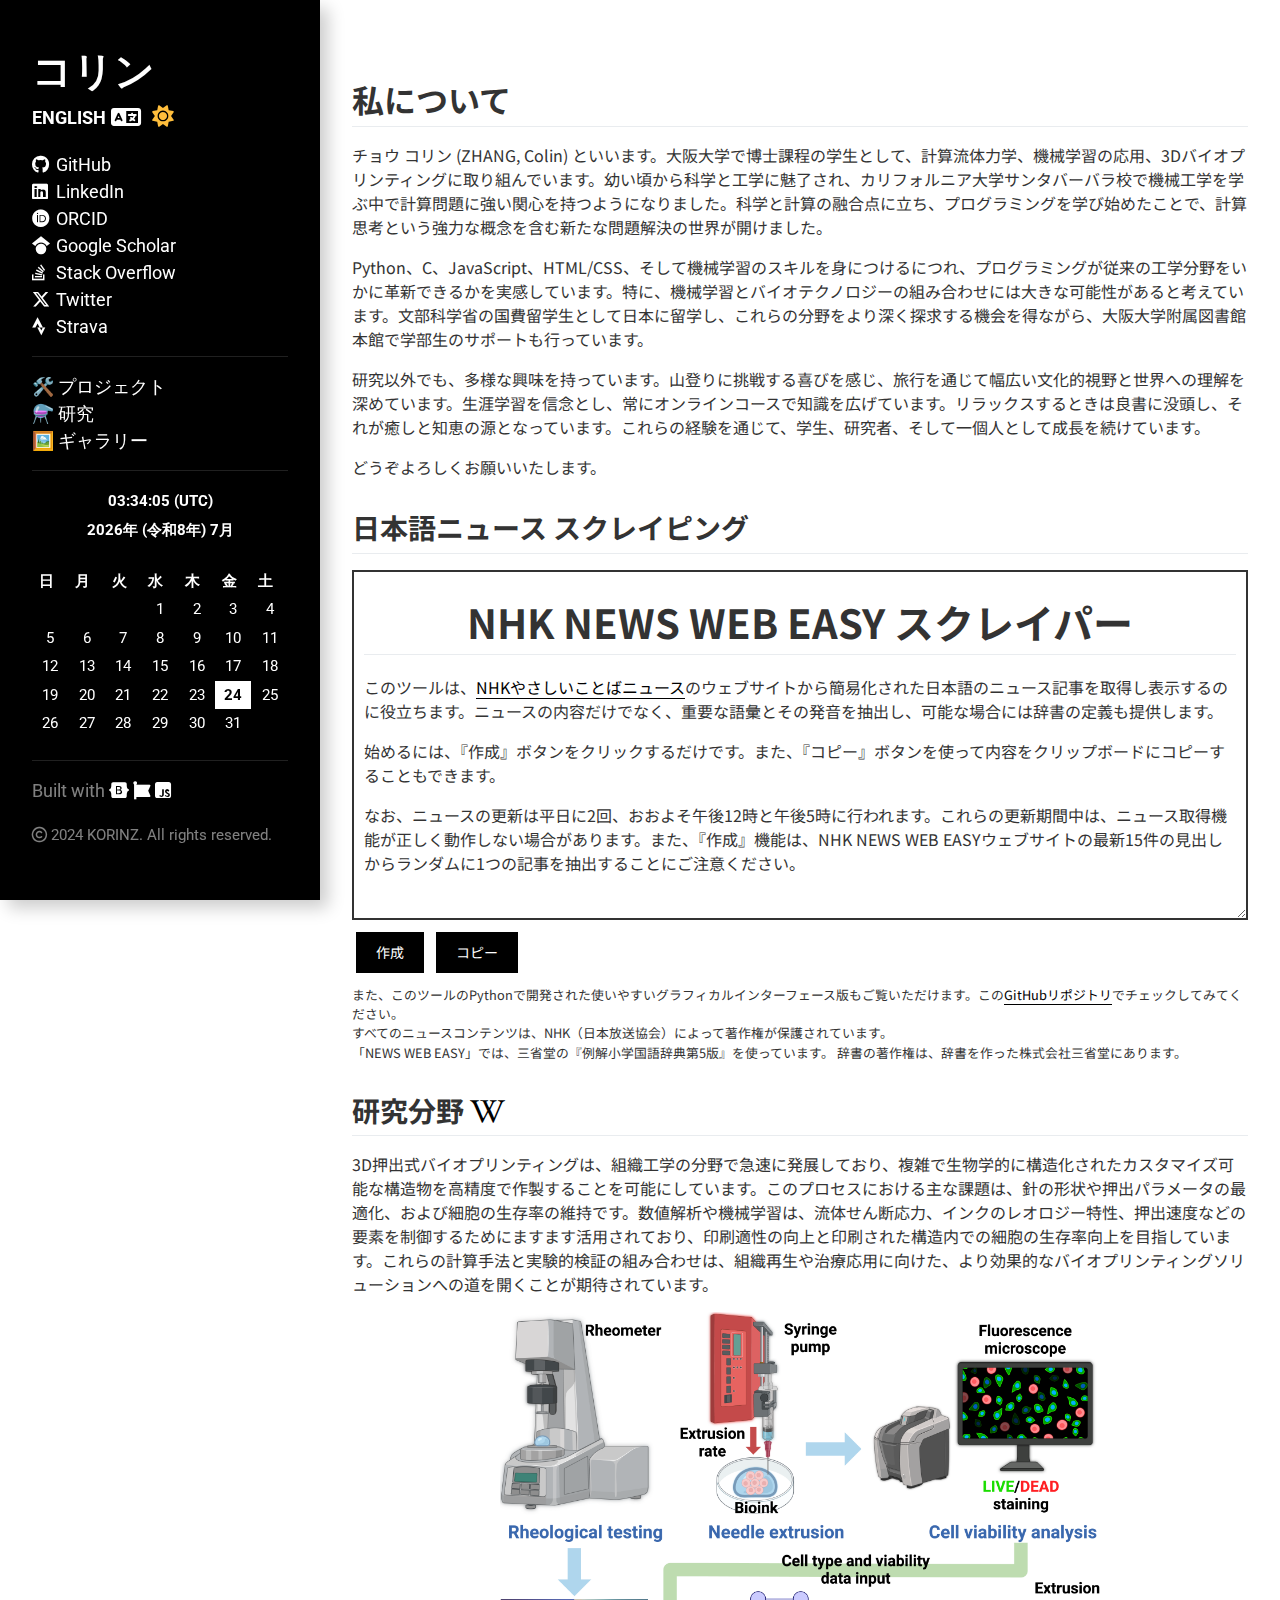
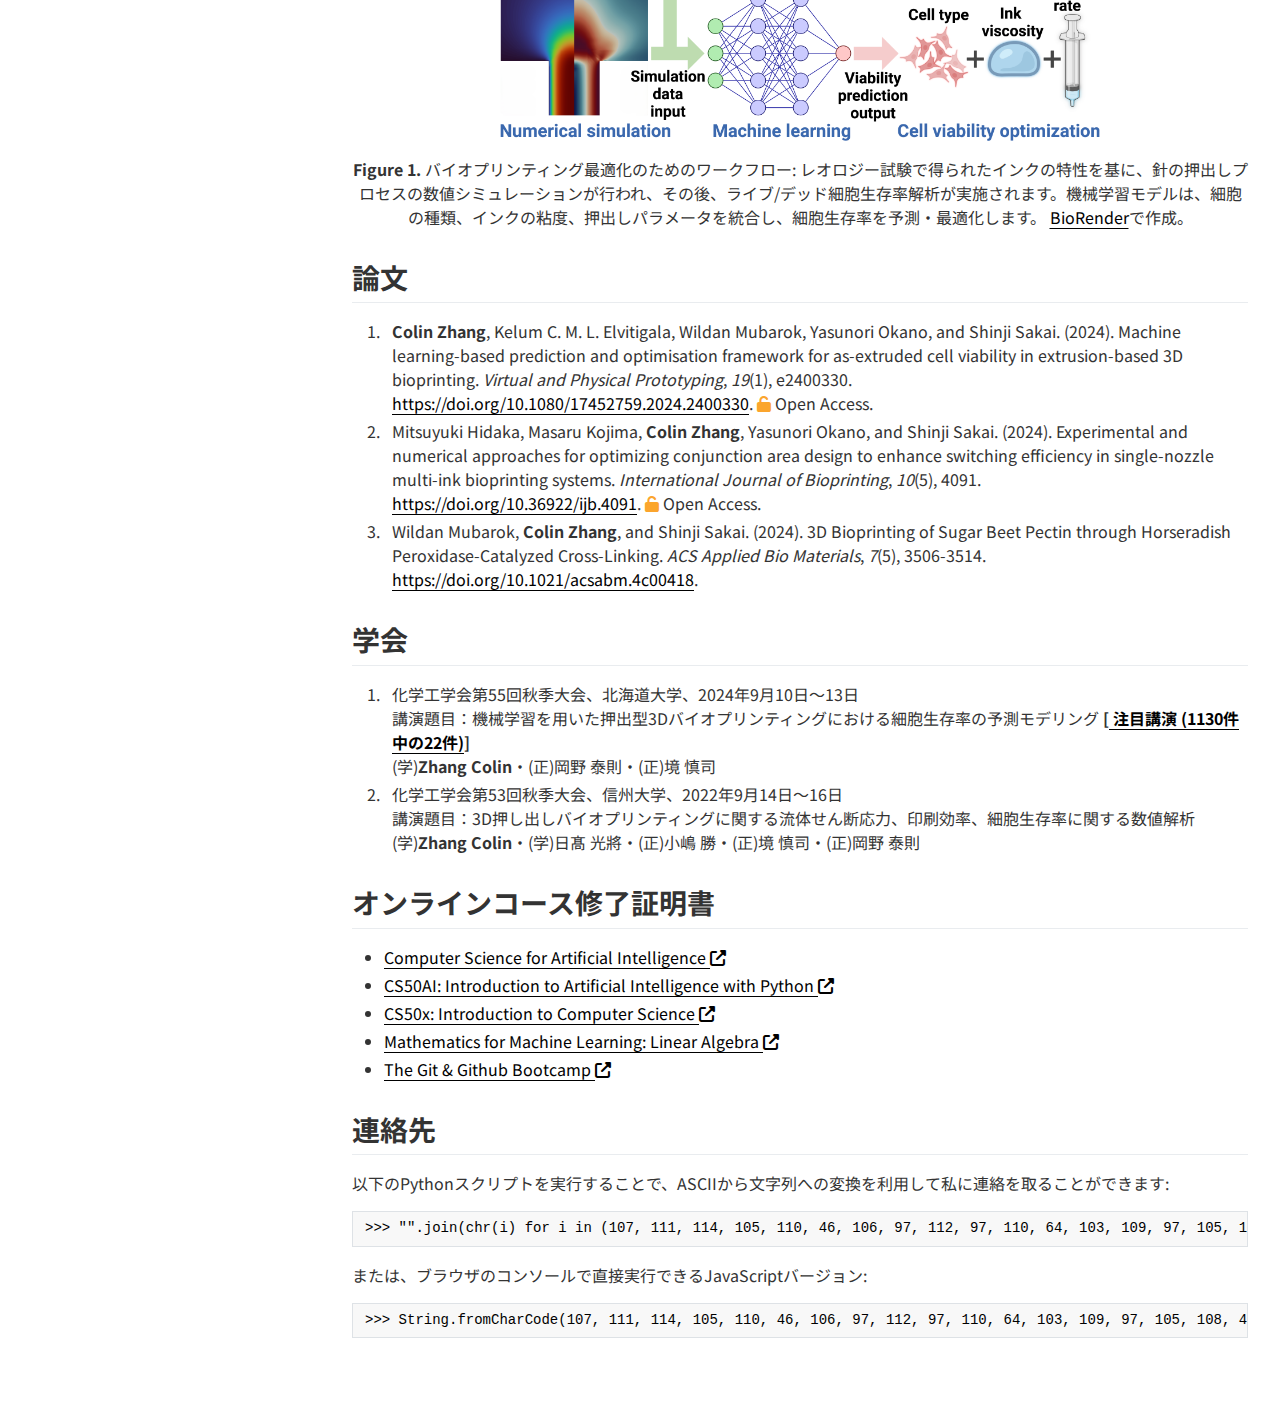
==== templates/ja/index.html @ 43655991 "Correct volume numbering" ====
<!DOCTYPE html>
<html lang="ja">

<head>
    <meta charset="utf-8">

    <!-- begin SEO -->
    <title>ホームページ - チョウ コリン</title>
    <meta property="og:locale" content="ja">
    <meta property="og:site_name" content="チョウ コリン">
    <meta property="og:title" content="チョウ コリン">
    <link rel="canonical" href="https://korinz.github.io/">
    <meta property="og:url" content="https://korinz.github.io/">
    <meta property="og:description" content="自己紹介">
    <script
        type="application/ld+json"> { "@context" : "http://schema.org", "@type" : "Person", "name" : "Colin ZHANG", "url" : "https://korinz.github.io", "sameAs" : null } </script>
    <!-- end SEO -->

    <script>
        (function () {
            var isDark = localStorage.getItem('darkMode') === 'true';
            document.documentElement.style.setProperty('color-scheme', isDark ? 'dark' : 'light');
            document.documentElement.style.setProperty('--bg-color', isDark ? '#333' : '#fff');
            document.documentElement.style.setProperty('--text-color', isDark ? '#fff' : '#333');
        })();
    </script>
    <meta name="viewport" content="initial-scale=1, width=device-width">
    <meta property="og:image" content="static/web_screenshot.png">
    <link href="../../static/home.png" rel="icon">
    <link href="../../static/styles.css" rel="stylesheet">
    <link rel="preload" href="static/GraphicalAbstract1.png" as="image">

    <link rel="stylesheet" href="https://cdnjs.cloudflare.com/ajax/libs/font-awesome/6.6.0/css/all.min.css">
    <link rel="preconnect" href="https://fonts.googleapis.com">
    <link rel="preconnect" href="https://fonts.gstatic.com" crossorigin>
    <link href="https://fonts.googleapis.com/css2?family=Roboto&display=swap" rel="stylesheet">
    <link href="https://fonts.googleapis.com/css2?family=Noto+Sans+JP&family=Roboto&display=swap" rel="stylesheet">
    <script src="https://cdn.jsdelivr.net/npm/bootstrap@5.3.3/dist/js/bootstrap.min.js"></script>
    <script src="https://ajax.googleapis.com/ajax/libs/jquery/3.7.1/jquery.min.js"></script>

</head>

<body class="theme-loaded <script>document.write(localStorage.getItem('darkMode') === 'true' ? 'dark' : '')</script>">
    <div class="container-fluid">
        <div class="row">
            <aside class="col-lg">
                <header>
                    <h1><a href="">コリン</a></h1>

                    <div class="top-bar">
                        <span>
                            <a href="../../index.html" class="language-link"
                                style="display: inline-flex; align-items: center;">
                                <strong>ENGLISH</strong>
                                <i class="fa-solid fa-language"
                                    style="font-size: 1.35em; margin-left: 0.2em; line-height: 1;"></i>
                            </a>
                        </span>

                        <button id="theme-toggler" class="theme-button">
                            <i id="theme-icon" class="fas fa-moon" style="color: #ffbe3c;"></i>
                        </button>
                    </div>

                    <ul style="list-style-type: none; padding: 0;" class="social-links">
                        <li>
                            <a class="mr-1" href="https://github.com/KORINZ">
                                <i aria-hidden="true" class="fab fa-github" title="GitHub"></i>
                                GitHub
                            </a>
                        </li>
                        <li>
                            <a class="mr-1" href="https://www.linkedin.com/in/colin-z/">
                                <i aria-hidden="true" class="fab fa-linkedin" title="LinkedIn"></i>
                                LinkedIn
                            </a>
                        </li>
                        <li>
                            <a class="mr-1" href="https://orcid.org/0009-0009-2411-9640">
                                <i aria-hidden="true" class="fab fa-orcid" title="ORCID"></i>
                                ORCID
                            </a>
                        </li>
                        <li>
                            <a class="mr-1" href="https://scholar.google.com/citations?user=npFc4MMAAAAJ&hl=jp">
                                <i aria-hidden="true" class="fab fa-google-scholar" title="Google Scholar"></i>
                                Google Scholar
                            </a>
                        </li>
                        <li>
                            <a class="mr-1" href="https://stackoverflow.com/users/19939086/%e3%82%b3%e3%83%aa%e3%83%b3">
                                <i aria-hidden="true" class="fab fa-stack-overflow" title="Stack Overflow"></i>
                                Stack Overflow
                            </a>
                        </li>
                        <li>
                            <a class="mr-1" href="https://twitter.com/japan_korin">
                                <i aria-hidden="true" class="fa-brands fa-x-twitter" title="X"></i>
                                Twitter
                            </a>
                        </li>
                        <li>
                            <a class="mr-1" href="https://www.strava.com/athletes/107165964">
                                <i aria-hidden="true" class="fab fa-strava" title="Strava"></i>
                                Strava
                            </a>
                        </li>
                    </ul>
                </header>

                <button id="sidebar-toggler" class="btn btn-sm collapsed d-lg-none menu-button"
                    data-bs-toggle="collapse" data-bs-target="#nav">
                    <i id="sidebar-icon" class="fas fa-bars"></i>
                </button>

                <nav class="collapse d-lg-block" id="nav">
                    <hr>
                    <ul class="fa-ul">
                        <li data-marker="*"><span class="fa-li"><i class="fas fa-square"></i></span><a
                                href="../common/projects.html">🛠️ プロジェクト</a></li>
                        <li data-marker="*"><span class="fa-li"><i class="fas fa-square"></i></span><a
                                href="../common/research.html">⚗️ 研究</a></li>
                        <li data-marker="*"><span class="fa-li"><i class="fas fa-square"></i></span><a
                                href="../common/gallery.html">🖼️ ギャラリー</a></li>
                    </ul>
                    <hr>
                    <div class="centered-container">
                        <div id="calendar"></div>
                    </div>
                    <hr>
                    Built with <a href="https://getbootstrap.com/"><i class="fa-brands fa-bootstrap"></i></a>
                    <a href="https://fontawesome.com/"><i class="fa-solid fa-font-awesome"></i></a>
                    <a href="https://developer.mozilla.org/en-US/docs/Web/JavaScript"><i
                            class="fa-brands fa-square-js"></i></a>
                    <footer>
                        <span style="font-size: smaller;"><i class="fa-regular fa-copyright"></i> 2024 KORINZ. All
                            rights
                            reserved.</span>
                    </footer>
                </nav>

            </aside>

            <main class="col-lg">

                <h1>私について</h1>

                <p>チョウ
                    コリン (ZHANG,
                    Colin)
                    といいます。大阪大学で博士課程の学生として、計算流体力学、機械学習の応用、3Dバイオプリンティングに取り組んでいます。幼い頃から科学と工学に魅了され、カリフォルニア大学サンタバーバラ校で機械工学を学ぶ中で計算問題に強い関心を持つようになりました。科学と計算の融合点に立ち、プログラミングを学び始めたことで、計算思考という強力な概念を含む新たな問題解決の世界が開けました。
                </p>

                <p>Python、C、JavaScript、HTML/CSS、そして機械学習のスキルを身につけるにつれ、プログラミングが従来の工学分野をいかに革新できるかを実感しています。特に、機械学習とバイオテクノロジーの組み合わせには大きな可能性があると考えています。文部科学省の国費留学生として日本に留学し、これらの分野をより深く探求する機会を得ながら、大阪大学附属図書館本館で学部生のサポートも行っています。
                </p>

                <p>研究以外でも、多様な興味を持っています。山登りに挑戦する喜びを感じ、旅行を通じて幅広い文化的視野と世界への理解を深めています。生涯学習を信念とし、常にオンラインコースで知識を広げています。リラックスするときは良書に没頭し、それが癒しと知恵の源となっています。これらの経験を通じて、学生、研究者、そして一個人として成長を続けています。
                </p>

                <p>どうぞよろしくお願いいたします。</p>

                <h2>日本語ニュース スクレイピング</h2>
                <div id="newsBox"
                    style="width: 100%; height: 350px; overflow: auto; border: 1px solid black; padding: 10px;">
                    <h2 style="font-size: 2.5rem; margin-bottom: 20px; text-align: center;">NHK NEWS WEB EASY スクレイパー
                    </h2>
                    <p style=" font-size: 1rem;">このツールは、<a
                            href="https://www3.nhk.or.jp/news/easy/">NHKやさしいことばニュース</a>のウェブサイトから簡易化された日本語のニュース記事を取得し表示するのに役立ちます。ニュースの内容だけでなく、重要な語彙とその発音を抽出し、可能な場合には辞書の定義も提供します。
                    </p>
                    <p style="font-size: 1rem;">始めるには、『作成』ボタンをクリックするだけです。また、『コピー』ボタンを使って内容をクリップボードにコピーすることもできます。</p>
                    <p style="font-size: 1rem;">
                        なお、ニュースの更新は平日に2回、おおよそ午後12時と午後5時に行われます。これらの更新期間中は、ニュース取得機能が正しく動作しない場合があります。また、『作成』機能は、NHK NEWS
                        WEB EASYウェブサイトの最新15件の見出しからランダムに1つの記事を抽出することにご注意ください。
                    </p>
                </div>

                <button id="fetch-news-btn" class="custom-button">作成</button>
                <button id="copy-news-btn" class="custom-button">コピー</button>
                <span id="copy-message"></span>
                <p style="font-size: 0.8rem;">
                    また、このツールのPythonで開発された使いやすいグラフィカルインターフェース版もご覧いただけます。この<a
                        href="https://github.com/KORINZ/nhk-news-scraper-gui">GitHubリポジトリ</a>でチェックしてみてください。
                    <br>
                    すべてのニュースコンテンツは、NHK（日本放送協会）によって著作権が保護されています。
                    <br>
                    「NEWS WEB EASY」では、三省堂の『例解小学国語辞典第5版』を使っています。
                    辞書の著作権は、辞書を作った株式会社三省堂にあります。
                </p>

                <h2>研究分野 <a
                        href="https://ja.wikipedia.org/wiki/3D%E3%83%90%E3%82%A4%E3%82%AA%E3%83%97%E3%83%AA%E3%83%B3%E3%83%86%E3%82%A3%E3%83%B3%E3%82%B0"><i
                            class="fa-brands fa-wikipedia-w"></i></a></h2>
                <p>
                    3D押出式バイオプリンティングは、組織工学の分野で急速に発展しており、複雑で生物学的に構造化されたカスタマイズ可能な構造物を高精度で作製することを可能にしています。このプロセスにおける主な課題は、針の形状や押出パラメータの最適化、および細胞の生存率の維持です。数値解析や機械学習は、流体せん断応力、インクのレオロジー特性、押出速度などの要素を制御するためにますます活用されており、印刷適性の向上と印刷された構造内での細胞の生存率向上を目指しています。これらの計算手法と実験的検証の組み合わせは、組織再生や治療応用に向けた、より効果的なバイオプリンティングソリューションへの道を開くことが期待されています。
                </p>

                <figure style="text-align: center;">
                    <p><a href="https://doi.org/10.1080/17452759.2024.2400330">
                            <img src="../../static/GraphicalAbstract1.png" alt="GraphicalAbstract1" width="600">
                        </a>
                    </p>
                    <figcaption><strong>Figure
                            1. </strong>バイオプリンティング最適化のためのワークフロー:
                        レオロジー試験で得られたインクの特性を基に、針の押出しプロセスの数値シミュレーションが行われ、その後、ライブ/デッド細胞生存率解析が実施されます。機械学習モデルは、細胞の種類、インクの粘度、押出しパラメータを統合し、細胞生存率を予測・最適化します。
                        <a href="https://www.biorender.com/">BioRender</a>で作成。
                    </figcaption>
                </figure>

                <h2>論文</h2>
                <ol>
                    <li><b>Colin Zhang</b>, Kelum C. M. L. Elvitigala, Wildan Mubarok, Yasunori Okano, and Shinji Sakai.
                        (2024).
                        Machine learning-based prediction and optimisation framework for as-extruded cell viability in
                        extrusion-based 3D bioprinting. <i>Virtual and Physical Prototyping</i>, <i>19</i>(1), e2400330.
                        <br>
                        <a
                            href="https://doi.org/10.1080/17452759.2024.2400330">https://doi.org/10.1080/17452759.2024.2400330</a>.
                        <i class="fa-solid fa-unlock" style="color: #fba52d;"></i> Open Access.
                    </li>

                    <li>Mitsuyuki Hidaka, Masaru Kojima, <b>Colin Zhang</b>, Yasunori Okano, and Shinji Sakai. (2024).
                        Experimental and numerical approaches for optimizing conjunction area design to enhance
                        switching efficiency in single-nozzle multi-ink bioprinting systems. <i>International Journal of
                            Bioprinting</i>, <i>10</i>(5), 4091.
                        <br>
                        <a href="https://doi.org/10.36922/ijb.4091">https://doi.org/10.36922/ijb.4091</a>.
                        <i class="fa-solid fa-unlock" style="color: #fba52d;"></i> Open Access.
                    </li>

                    <li>Wildan Mubarok, <b>Colin Zhang</b>, and Shinji Sakai. (2024). 3D Bioprinting of Sugar Beet
                        Pectin
                        through Horseradish Peroxidase-Catalyzed Cross-Linking. <i>ACS Applied Bio Materials</i>,
                        <i>7</i>(5), 3506-3514. <a
                            href="https://doi.org/10.1021/acsabm.4c00418">https://doi.org/10.1021/acsabm.4c00418</a>.
                    </li>
                </ol>

                <h2>学会</h2>
                <ol>
                    <li>
                        化学工学会第55回秋季大会、北海道大学、2024年9月10日～13日<br>
                        講演題目：機械学習を用いた押出型3Dバイオプリンティングにおける細胞生存率の予測モデリング <b>[<a
                                href="https://www.scej.org/news/detail/23235/"> 注目講演 (1130件中の22件)</a>]</b><br>
                        (学)<b>Zhang Colin</b>・(正)岡野 泰則・(正)境 慎司<br>

                    </li>
                    <li>化学工学会第53回秋季大会、信州大学、2022年9月14日～16日<br>
                        講演題目：3D押し出しバイオプリンティングに関する流体せん断応力、印刷効率、細胞生存率に関する数値解析<br>
                        (学)<b>Zhang Colin</b>・(学)日髙 光將・(正)小嶋 勝・(正)境 慎司・(正)岡野 泰則
                    </li>
                </ol>


                <h2>オンラインコース修了証明書</h2>
                <ul>
                    <li><a href="https://credentials.edx.org/credentials/de023108bbbb4963a80cb58da484beb3">Computer
                            Science for Artificial Intelligence <i class="fas fa-external-link-alt"></i></a></li>
                    <li><a href="https://courses.edx.org/certificates/c71f1d7e284248b4a319b8a0022d2cea">CS50AI:
                            Introduction to Artificial Intelligence with Python <i
                                class="fas fa-external-link-alt"></i></a></li>
                    <li><a href="https://courses.edx.org/certificates/ed6f315937ee4635a6aadef4830270ac">CS50x:
                            Introduction to Computer Science <i class="fas fa-external-link-alt"></i></a></li>
                    <li><a
                            href="https://www.coursera.org/account/accomplishments/verify/9QC5KA9F9STU?utm_source=link&utm_medium=certificate&utm_content=cert_image&utm_campaign=pdf_header_button&utm_product=course">Mathematics
                            for Machine Learning: Linear Algebra <i class="fas fa-external-link-alt"></i></a></li>
                    <li><a href="https://www.udemy.com/certificate/UC-5a9258b1-d5c0-4a32-85db-a622985fb445/">The Git &
                            Github Bootcamp <i class="fas fa-external-link-alt"></i></a></li>
                </ul>

                <a href="#" id="back-to-top" style="display: none;" class="back-to-top custom-button" role="button">
                    <i class="fas fa-chevron-up"></i>
                </a>

                <h2>連絡先</h2>
                <p>以下のPythonスクリプトを実行することで、ASCIIから文字列への変換を利用して私に連絡を取ることができます:</p>
                <div class="language-plaintext highlighter-rouge">
                    <div class="highlight">
                        <pre
                            class="highlight"><code class="command">"".join(chr(i) for i in (107, 111, 114, 105, 110, 46, 106, 97, 112, 97, 110, 64, 103, 109, 97, 105, 108, 46, 99, 111, 109))</code></pre>
                    </div>
                </div>

                <p>または、ブラウザのコンソールで直接実行できるJavaScriptバージョン:</p>
                <div class="language-plaintext highlighter-rouge">
                    <div class="highlight">
                        <pre
                            class="highlight"><code class="command">String.fromCharCode(107, 111, 114, 105, 110, 46, 106, 97, 112, 97, 110, 64, 103, 109, 97, 105, 108, 46, 99, 111, 109);</code></pre>
                    </div>
                </div>
            </main>
        </div>
    </div>

    <script src="../../js/change-theme.js"></script>
    <script src="../../js/sidebar-toggle.js"></script>
    <script src="../../js/calendar-ja.js"></script>
    <script src="../../js/get-nhk-news.js"></script>
    <script src="../../js/back-to-top-toggle.js"></script>

</body>

</html>
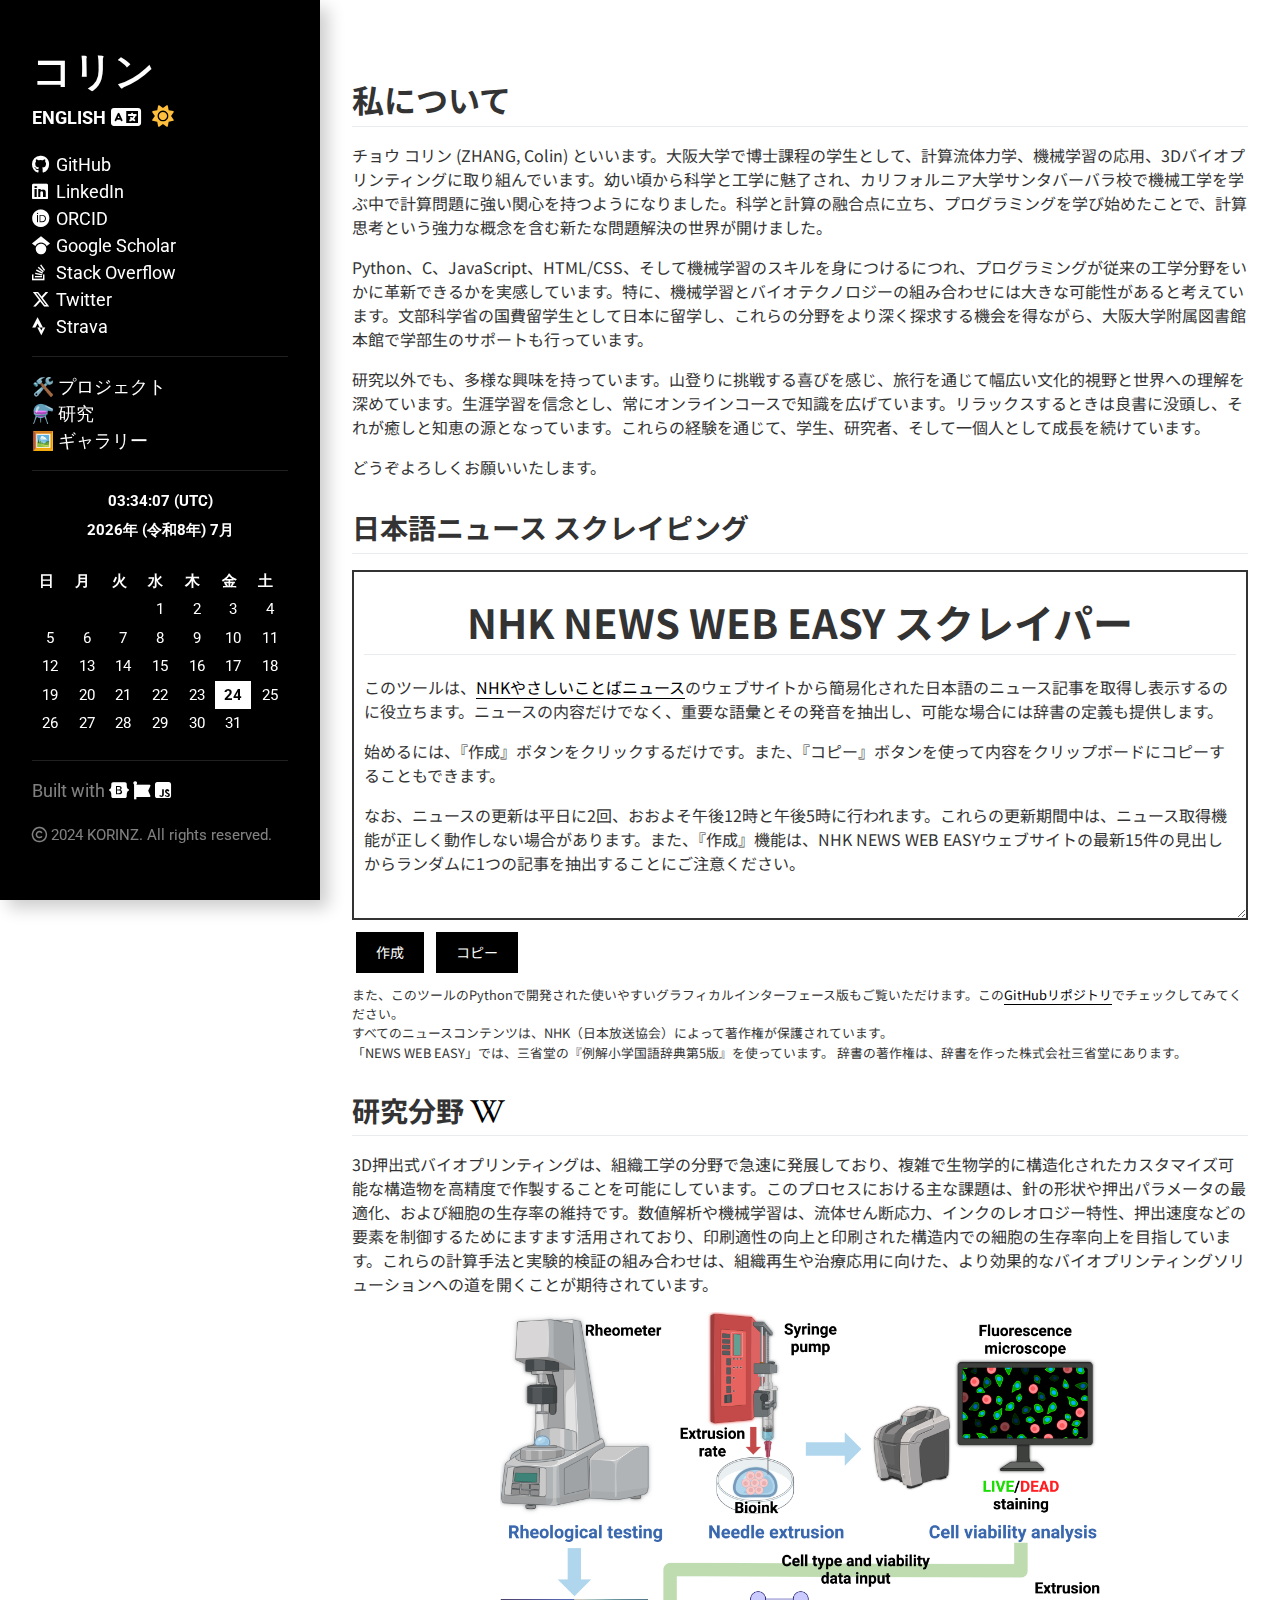
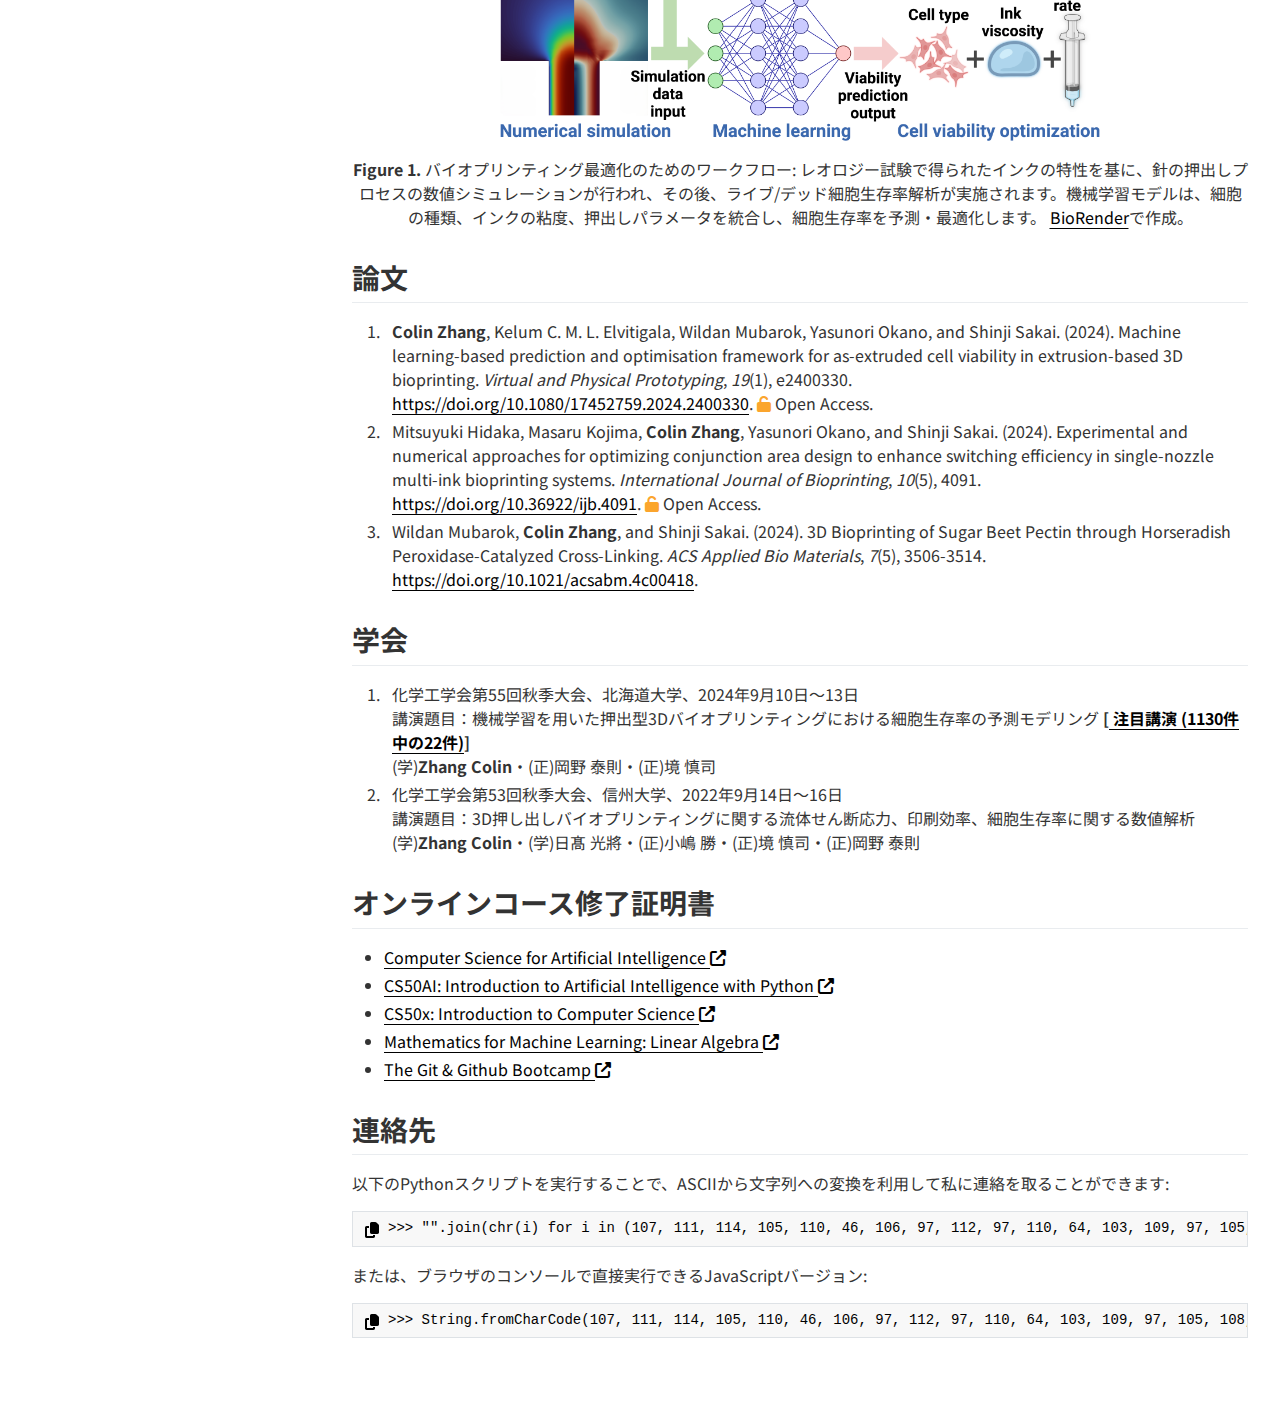
==== commit 5cb0da34: "Optimize code copying functionality and add copy buttons to code snippets" ====
--- a/templates/ja/index.html
+++ b/templates/ja/index.html
@@ -274,17 +274,23 @@
                 <h2>連絡先</h2>
                 <p>以下のPythonスクリプトを実行することで、ASCIIから文字列への変換を利用して私に連絡を取ることができます:</p>
                 <div class="language-plaintext highlighter-rouge">
-                    <div class="highlight">
+                    <div class="highlight code-container">
+                        <button class="copy-button" data-clipboard-target="#python-code">
+                            <i class="fas fa-copy"></i>
+                        </button>
                         <pre
-                            class="highlight"><code class="command">"".join(chr(i) for i in (107, 111, 114, 105, 110, 46, 106, 97, 112, 97, 110, 64, 103, 109, 97, 105, 108, 46, 99, 111, 109))</code></pre>
+                            class="highlight"><code id="python-code" class="command">"".join(chr(i) for i in (107, 111, 114, 105, 110, 46, 106, 97, 112, 97, 110, 64, 103, 109, 97, 105, 108, 46, 99, 111, 109))</code></pre>
                     </div>
                 </div>
 
                 <p>または、ブラウザのコンソールで直接実行できるJavaScriptバージョン:</p>
                 <div class="language-plaintext highlighter-rouge">
-                    <div class="highlight">
+                    <div class="highlight code-container">
+                        <button class="copy-button" data-clipboard-target="#js-code">
+                            <i class="fas fa-copy"></i>
+                        </button>
                         <pre
-                            class="highlight"><code class="command">String.fromCharCode(107, 111, 114, 105, 110, 46, 106, 97, 112, 97, 110, 64, 103, 109, 97, 105, 108, 46, 99, 111, 109);</code></pre>
+                            class="highlight"><code id="js-code" class="command">String.fromCharCode(107, 111, 114, 105, 110, 46, 106, 97, 112, 97, 110, 64, 103, 109, 97, 105, 108, 46, 99, 111, 109);</code></pre>
                     </div>
                 </div>
             </main>
@@ -296,6 +302,7 @@
     <script src="../../js/calendar-ja.js"></script>
     <script src="../../js/get-nhk-news.js"></script>
     <script src="../../js/back-to-top-toggle.js"></script>
+    <script src="../../js/copy-code.js"></script>
 
 </body>
 
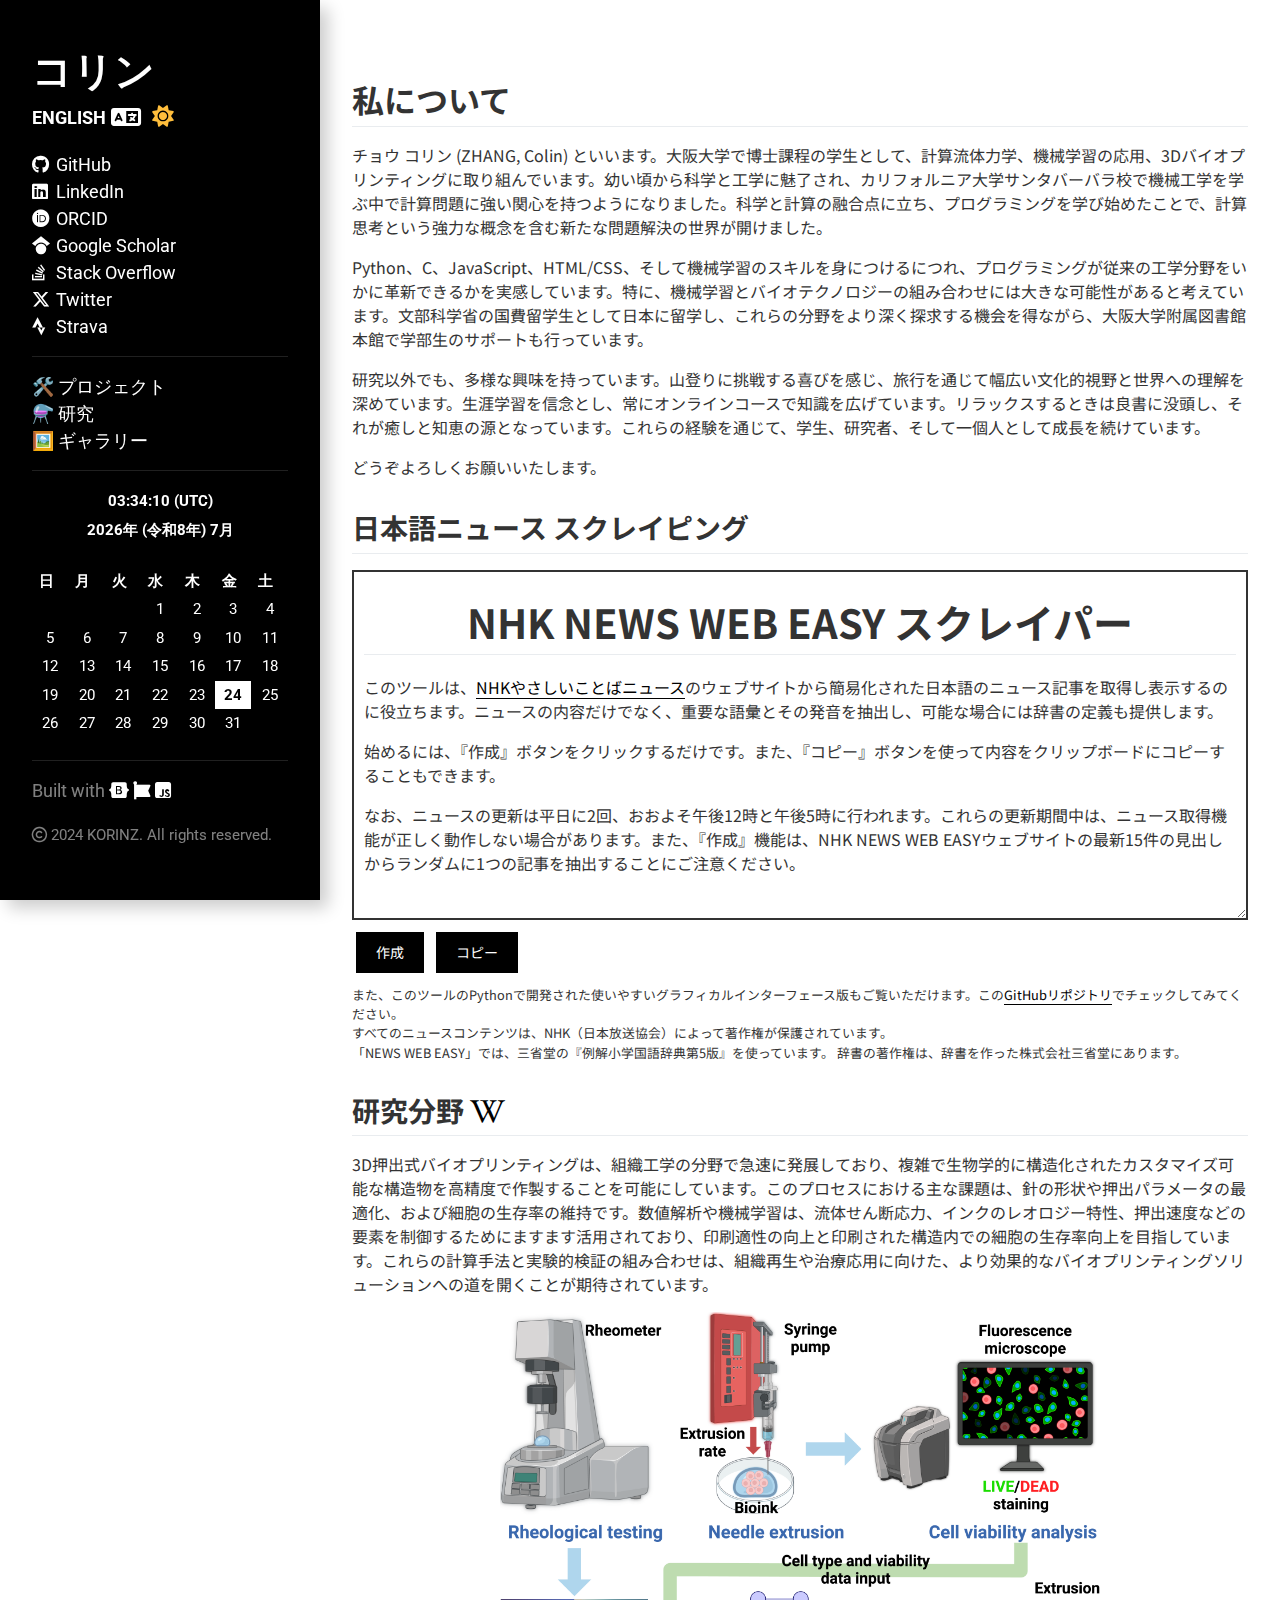
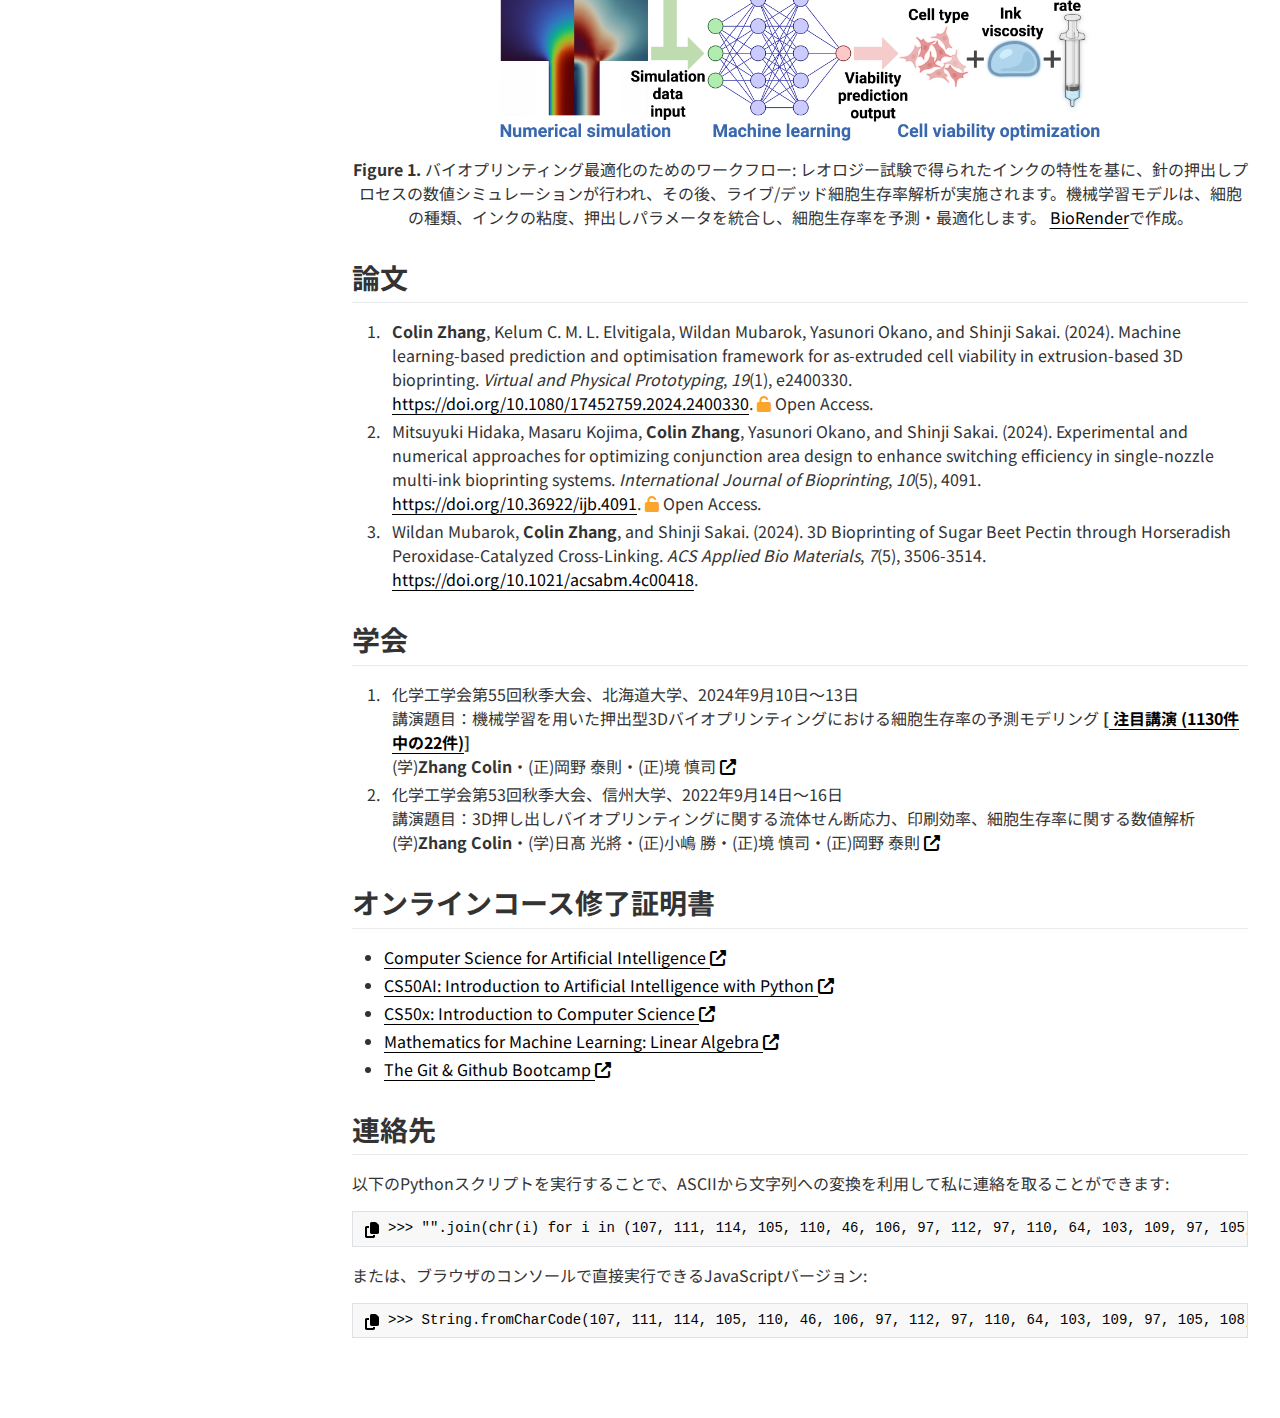
==== commit f3048e43: "Optimize back-to-top button color in projects.html" ====
--- a/templates/ja/index.html
+++ b/templates/ja/index.html
@@ -241,12 +241,16 @@
                         化学工学会第55回秋季大会、北海道大学、2024年9月10日～13日<br>
                         講演題目：機械学習を用いた押出型3Dバイオプリンティングにおける細胞生存率の予測モデリング <b>[<a
                                 href="https://www.scej.org/news/detail/23235/"> 注目講演 (1130件中の22件)</a>]</b><br>
-                        (学)<b>Zhang Colin</b>・(正)岡野 泰則・(正)境 慎司<br>
+                        (学)<b>Zhang Colin</b>・(正)岡野 泰則・(正)境 慎司 <a
+                            href="https://www4.scej.org/meeting/55f/prog/progsearch.html?Ae=Zhang%20Colin"><i
+                                class="fas fa-external-link-alt"></i></a>
 
                     </li>
                     <li>化学工学会第53回秋季大会、信州大学、2022年9月14日～16日<br>
                         講演題目：3D押し出しバイオプリンティングに関する流体せん断応力、印刷効率、細胞生存率に関する数値解析<br>
-                        (学)<b>Zhang Colin</b>・(学)日髙 光將・(正)小嶋 勝・(正)境 慎司・(正)岡野 泰則
+                        (学)<b>Zhang Colin</b>・(学)日髙 光將・(正)小嶋 勝・(正)境 慎司・(正)岡野 泰則 <a
+                            href="https://www4.scej.org/meeting/53f/prog/progsearch.html?Ae=Zhang%20Colin"><i
+                                class="fas fa-external-link-alt"></i></a>
                     </li>
                 </ol>
 
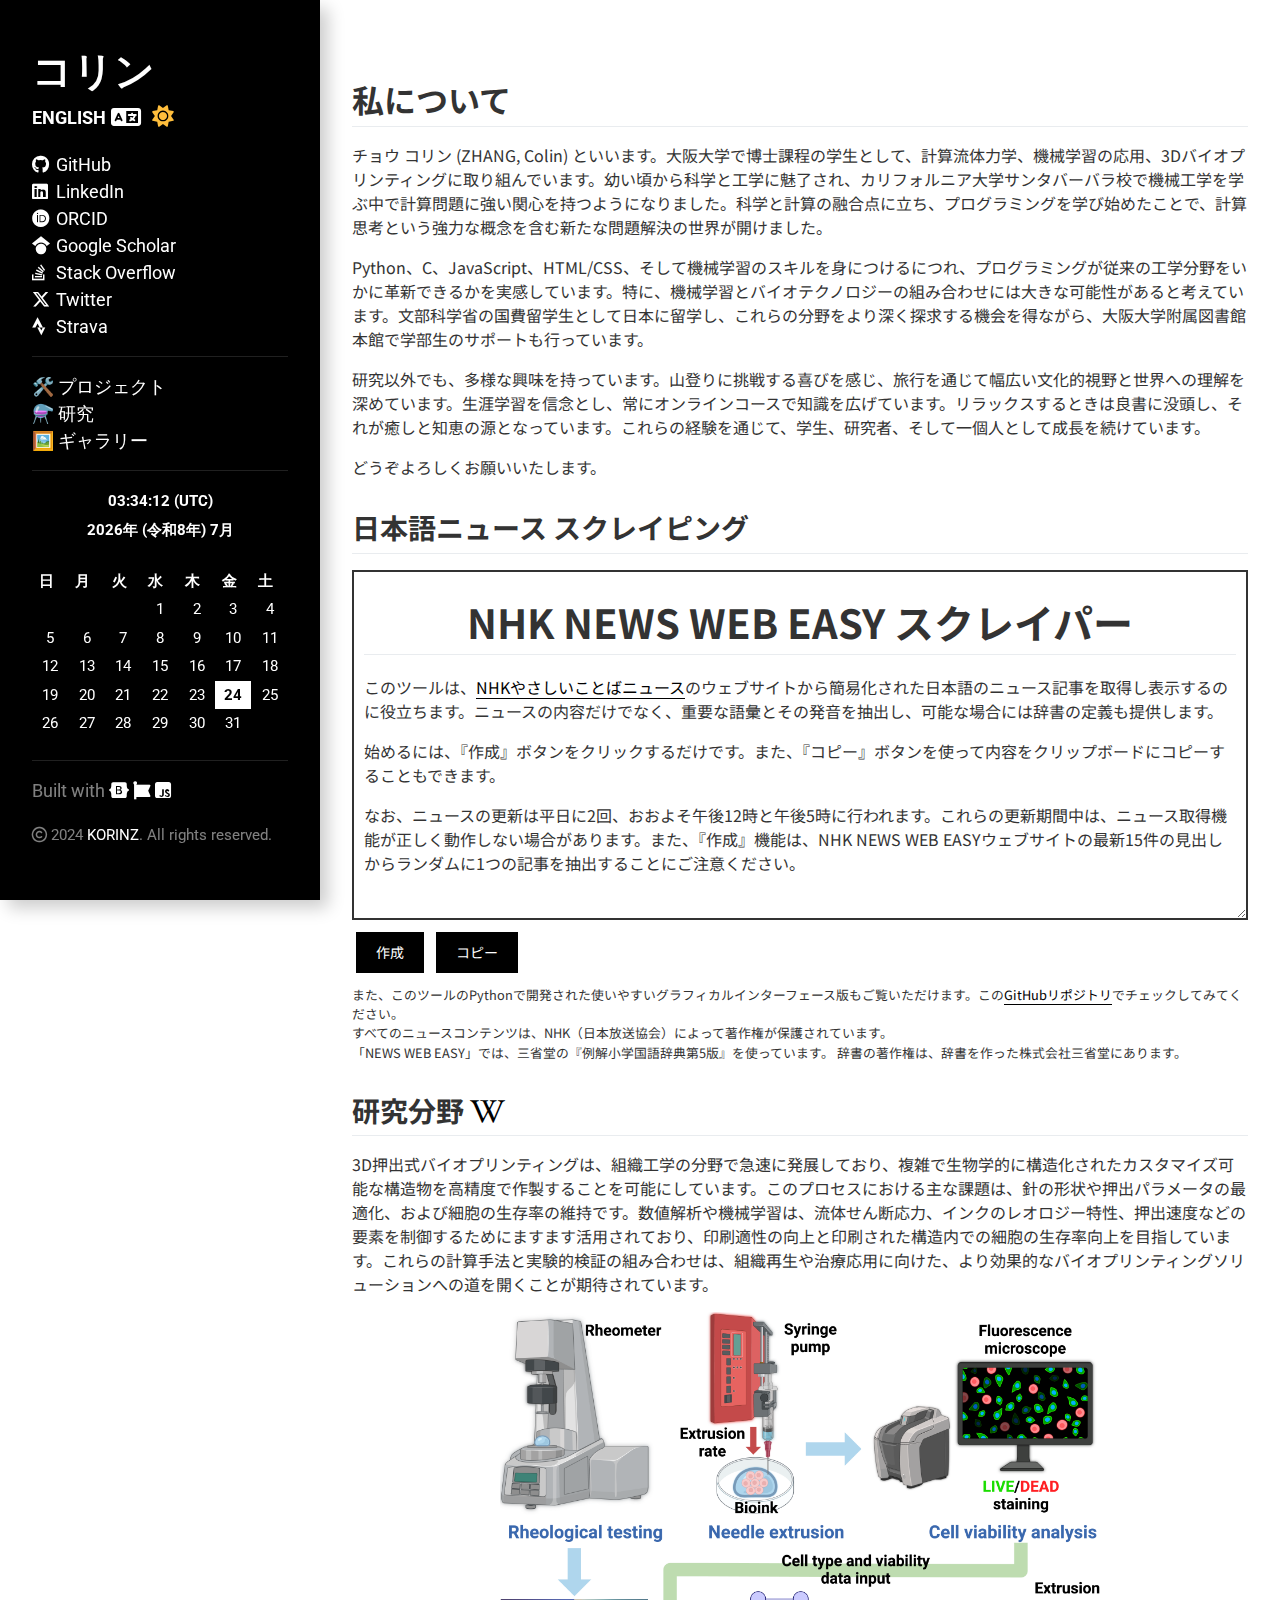
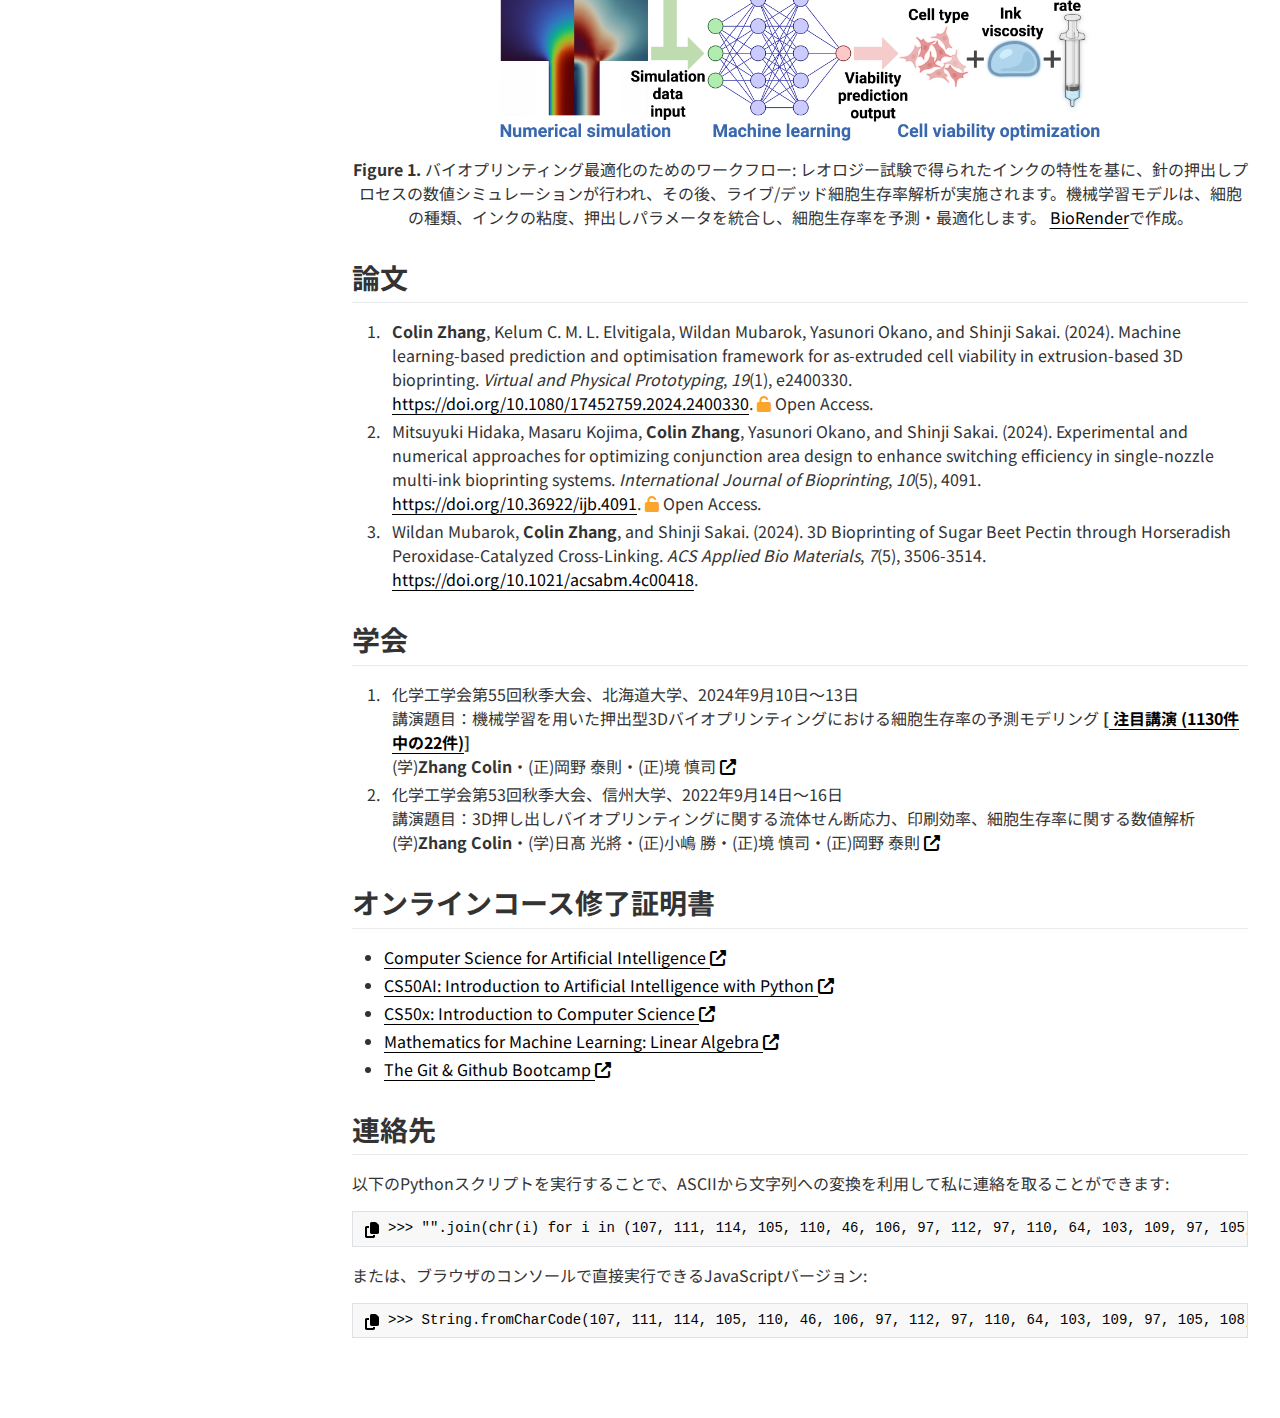
==== commit 3c6ce3c1: "Optimize copyright footer in HTML templates" ====
--- a/templates/ja/index.html
+++ b/templates/ja/index.html
@@ -133,9 +133,8 @@
                     <a href="https://developer.mozilla.org/en-US/docs/Web/JavaScript"><i
                             class="fa-brands fa-square-js"></i></a>
                     <footer>
-                        <span style="font-size: smaller;"><i class="fa-regular fa-copyright"></i> 2024 KORINZ. All
-                            rights
-                            reserved.</span>
+                        <span style="font-size: smaller;"><i class="fa-regular fa-copyright"></i> 2024
+                            <a href="https://github.com/KORINZ">KORINZ</a>. All rights reserved.</span>
                     </footer>
                 </nav>
 
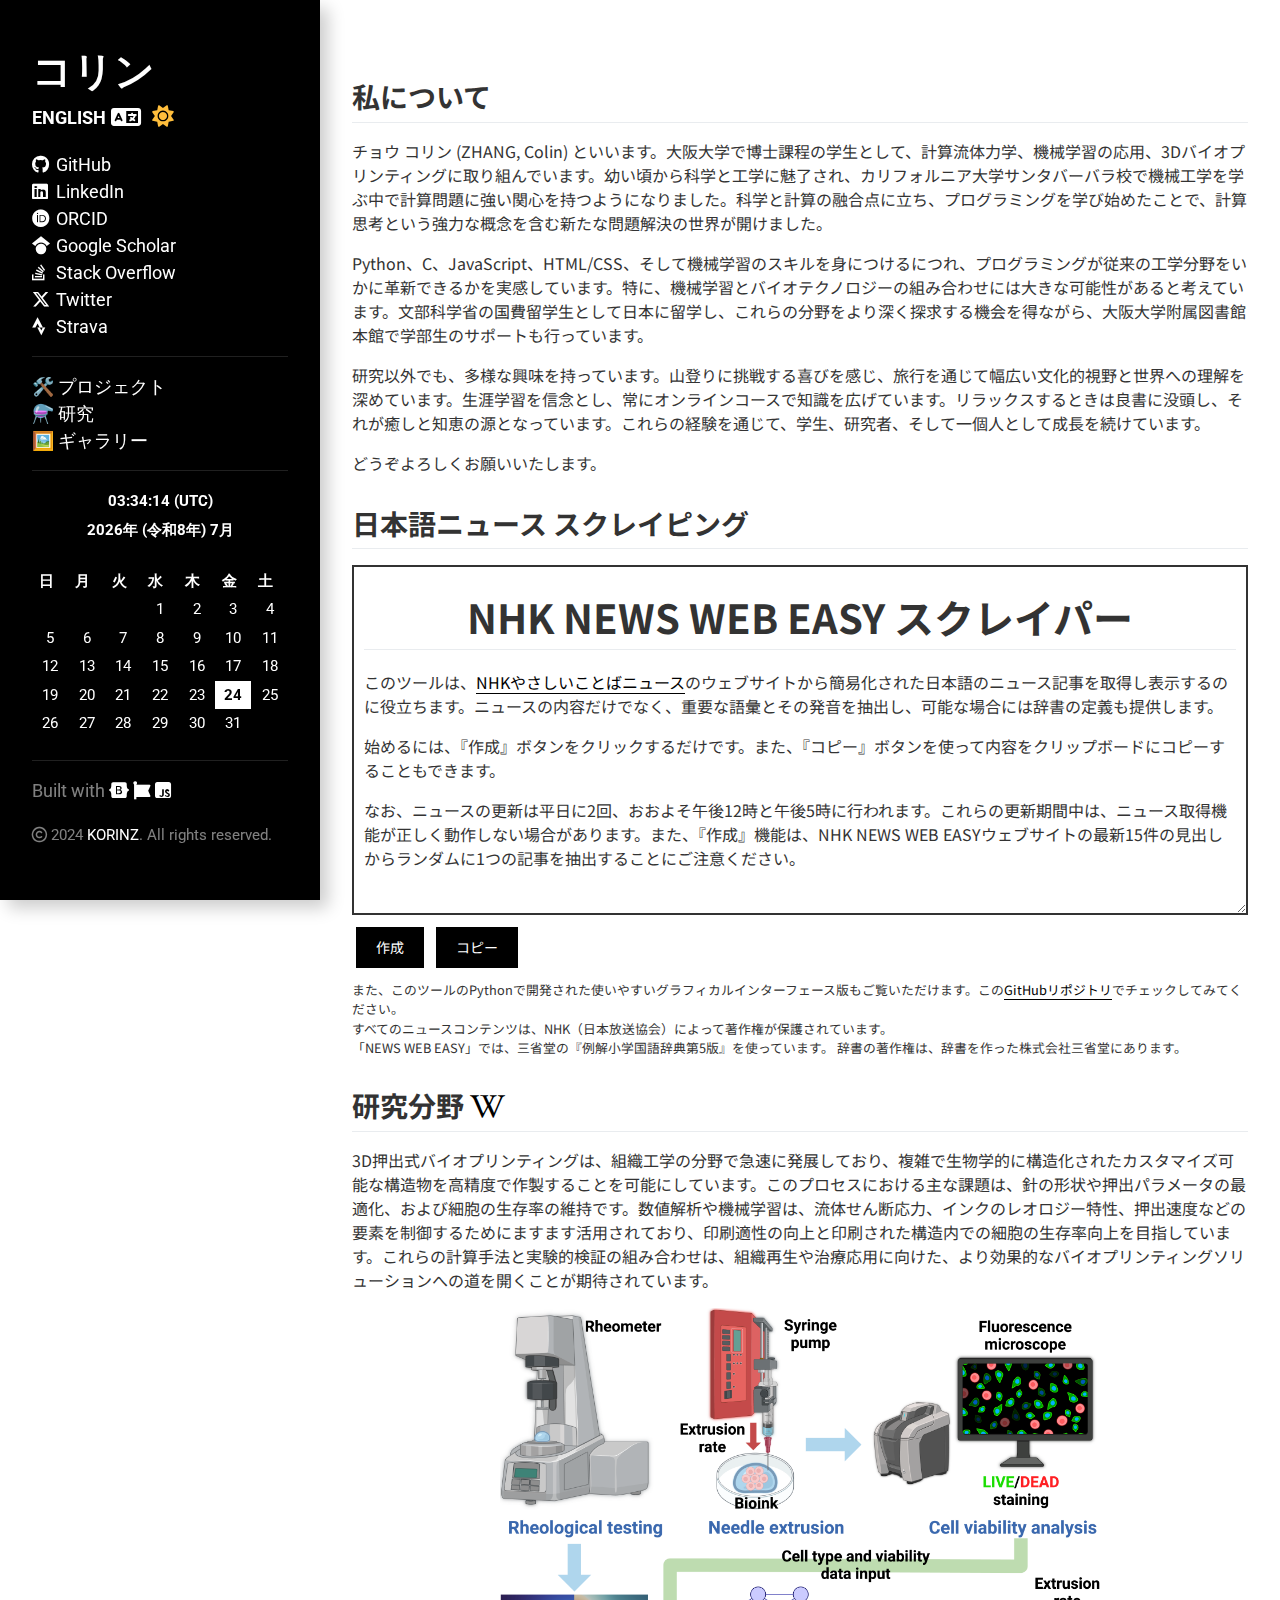
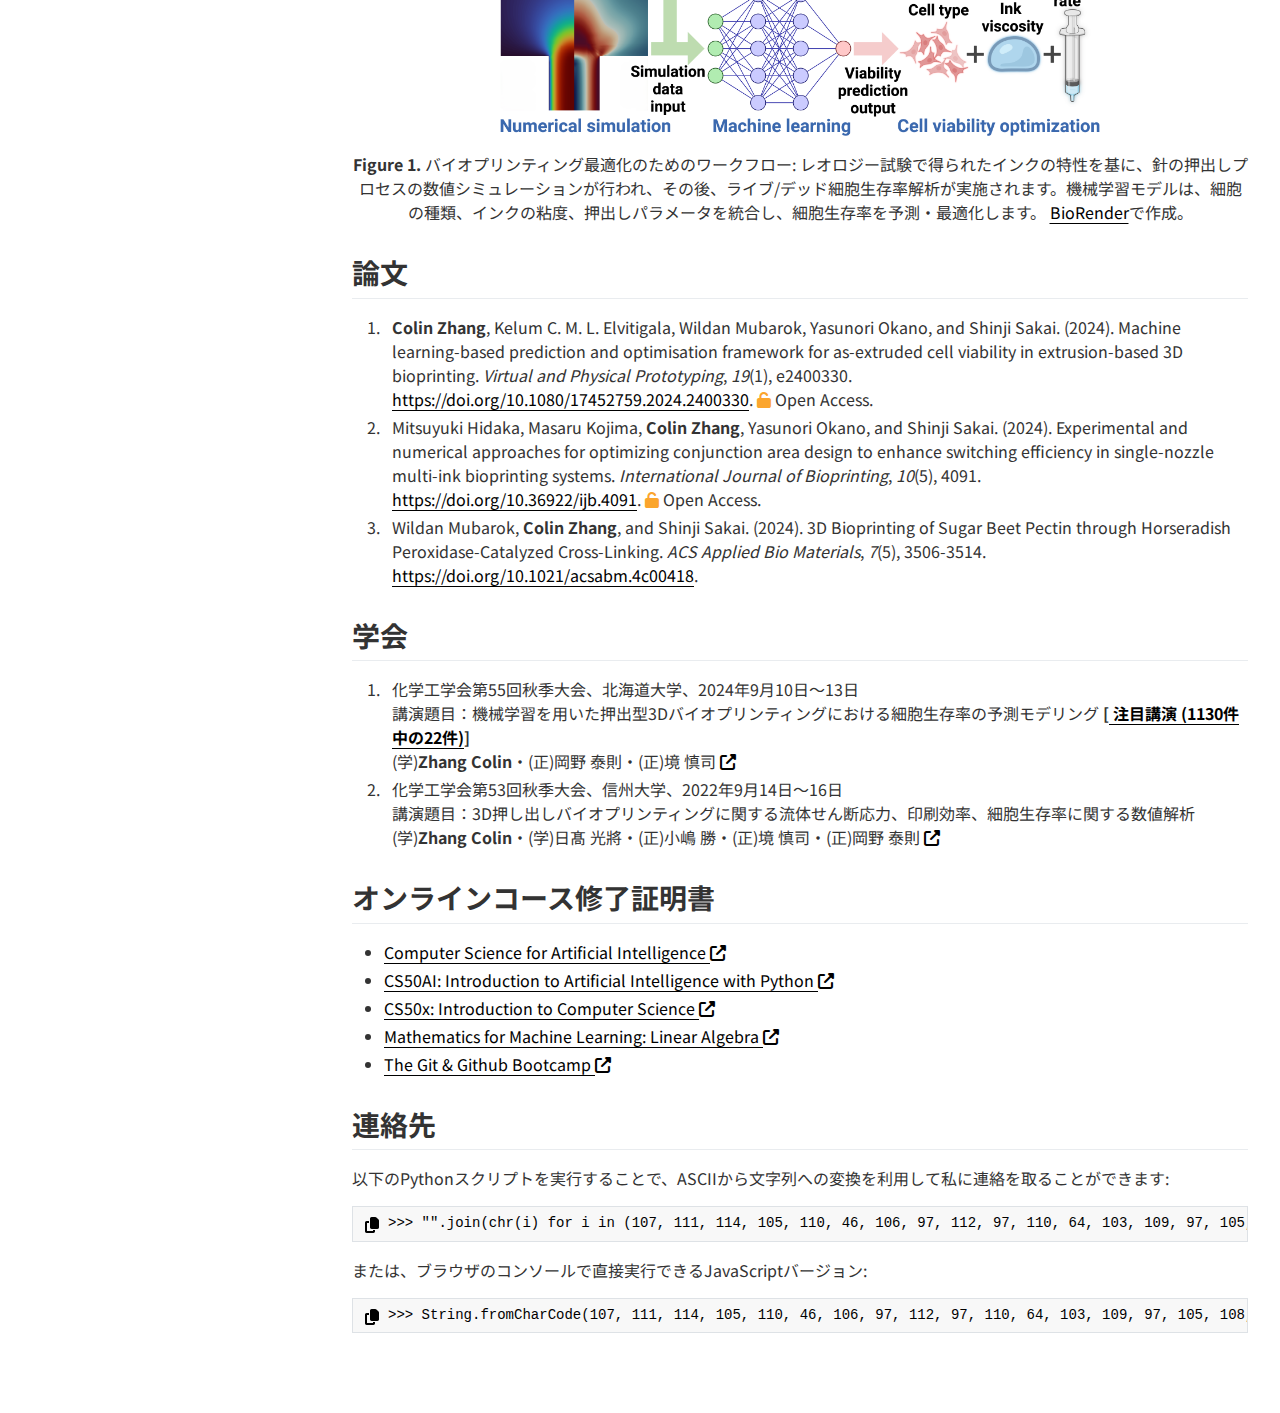
==== commit 9402b178: "Optimize heading level in index.html and templates/ja/index.html" ====
--- a/templates/ja/index.html
+++ b/templates/ja/index.html
@@ -142,7 +142,7 @@
 
             <main class="col-lg">
 
-                <h1>私について</h1>
+                <h2>私について</h2>
 
                 <p>チョウ
                     コリン (ZHANG,
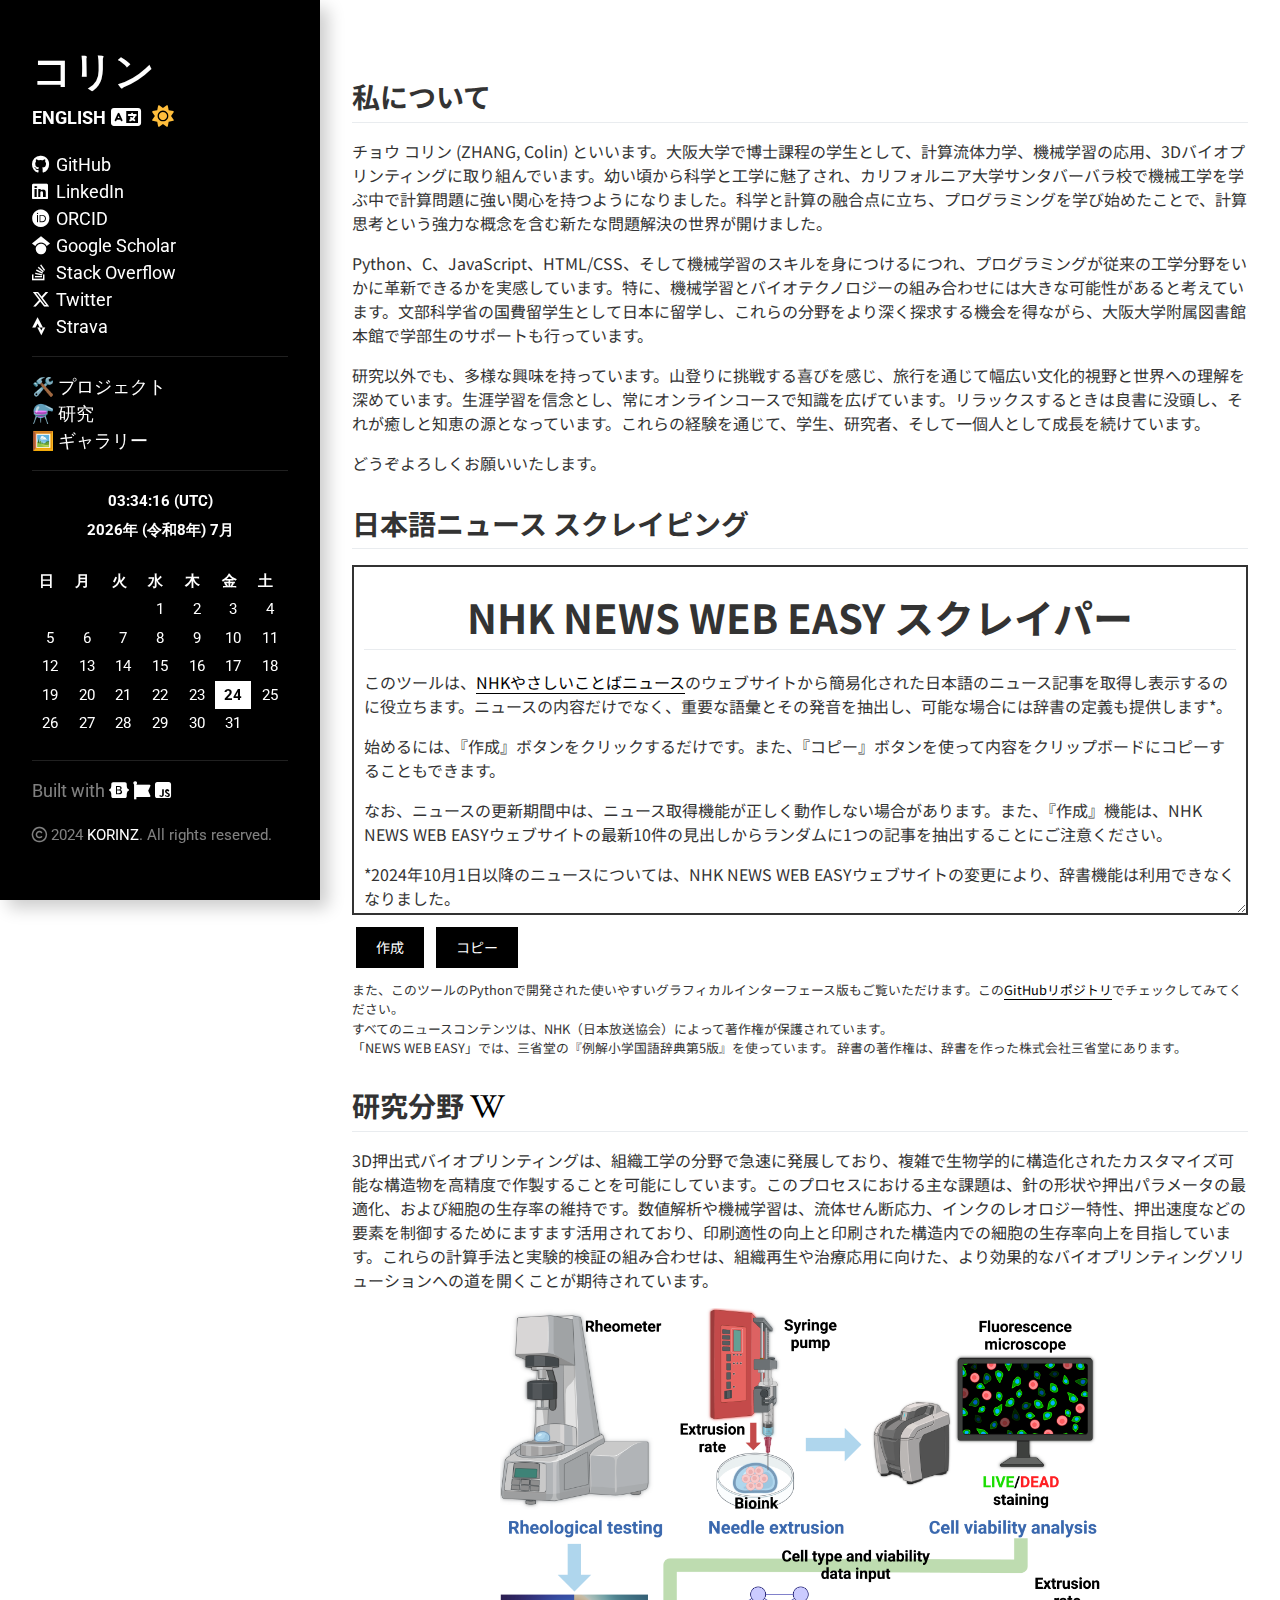
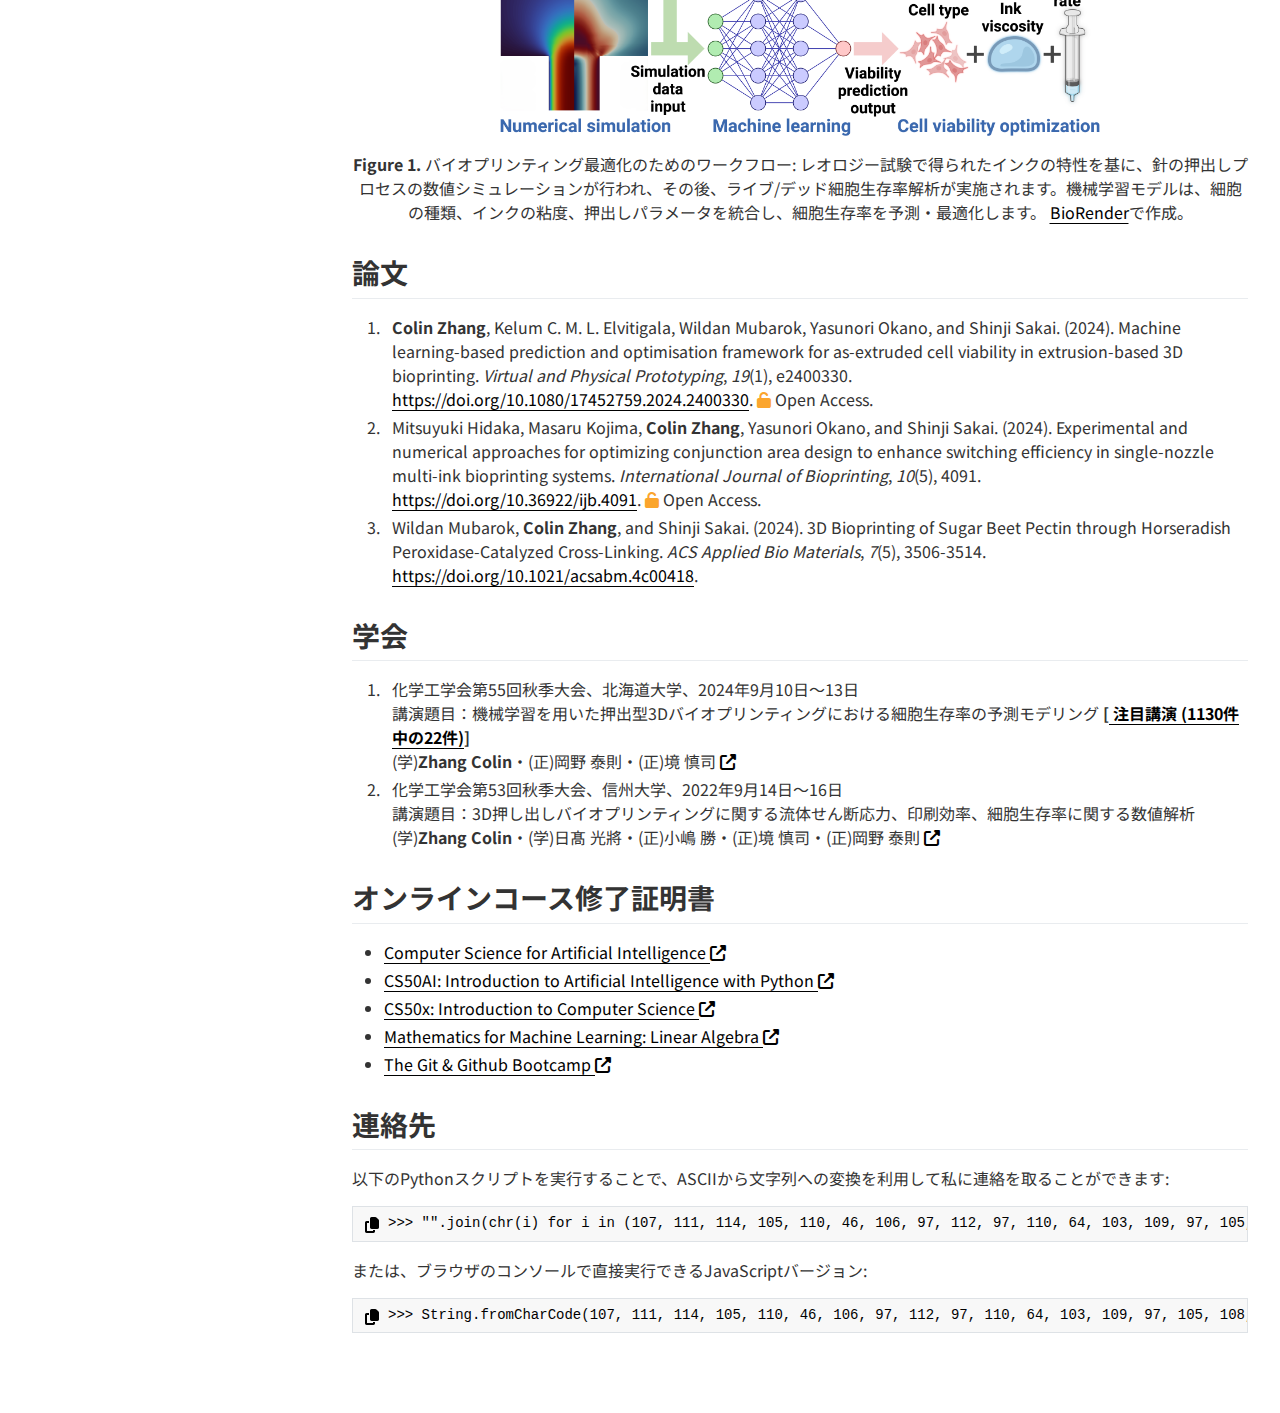
==== commit 12a21a64: "Optimize news fetching and display functionality" ====
--- a/templates/ja/index.html
+++ b/templates/ja/index.html
@@ -164,12 +164,14 @@
                     <h2 style="font-size: 2.5rem; margin-bottom: 20px; text-align: center;">NHK NEWS WEB EASY スクレイパー
                     </h2>
                     <p style=" font-size: 1rem;">このツールは、<a
-                            href="https://www3.nhk.or.jp/news/easy/">NHKやさしいことばニュース</a>のウェブサイトから簡易化された日本語のニュース記事を取得し表示するのに役立ちます。ニュースの内容だけでなく、重要な語彙とその発音を抽出し、可能な場合には辞書の定義も提供します。
+                            href="https://www3.nhk.or.jp/news/easy/">NHKやさしいことばニュース</a>のウェブサイトから簡易化された日本語のニュース記事を取得し表示するのに役立ちます。ニュースの内容だけでなく、重要な語彙とその発音を抽出し、可能な場合には辞書の定義も提供します*。
                     </p>
                     <p style="font-size: 1rem;">始めるには、『作成』ボタンをクリックするだけです。また、『コピー』ボタンを使って内容をクリップボードにコピーすることもできます。</p>
                     <p style="font-size: 1rem;">
-                        なお、ニュースの更新は平日に2回、おおよそ午後12時と午後5時に行われます。これらの更新期間中は、ニュース取得機能が正しく動作しない場合があります。また、『作成』機能は、NHK NEWS
-                        WEB EASYウェブサイトの最新15件の見出しからランダムに1つの記事を抽出することにご注意ください。
+                        なお、ニュースの更新期間中は、ニュース取得機能が正しく動作しない場合があります。また、『作成』機能は、NHK NEWS
+                        WEB EASYウェブサイトの最新10件の見出しからランダムに1つの記事を抽出することにご注意ください。
+                    </p>
+                    <p style="font-size: 1rem;">*2024年10月1日以降のニュースについては、NHK NEWS WEB EASYウェブサイトの変更により、辞書機能は利用できなくなりました。
                     </p>
                 </div>
 
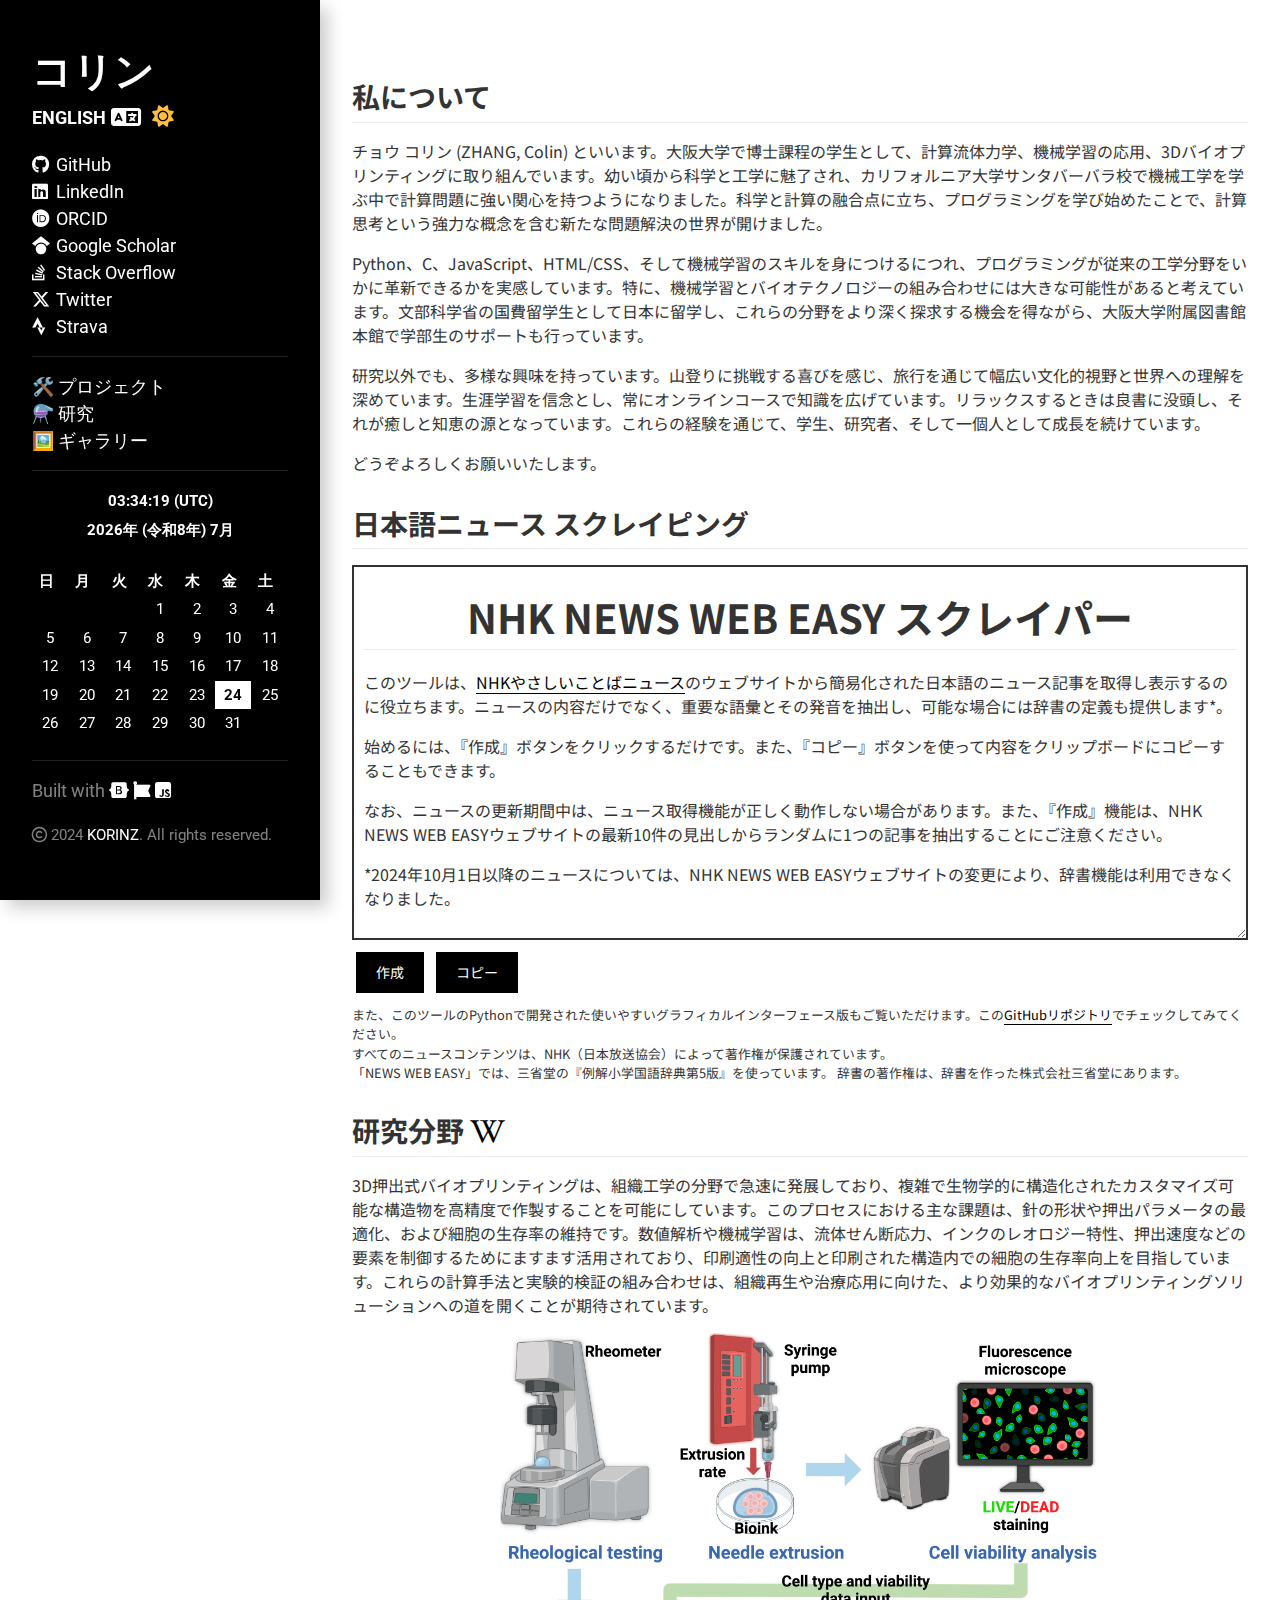
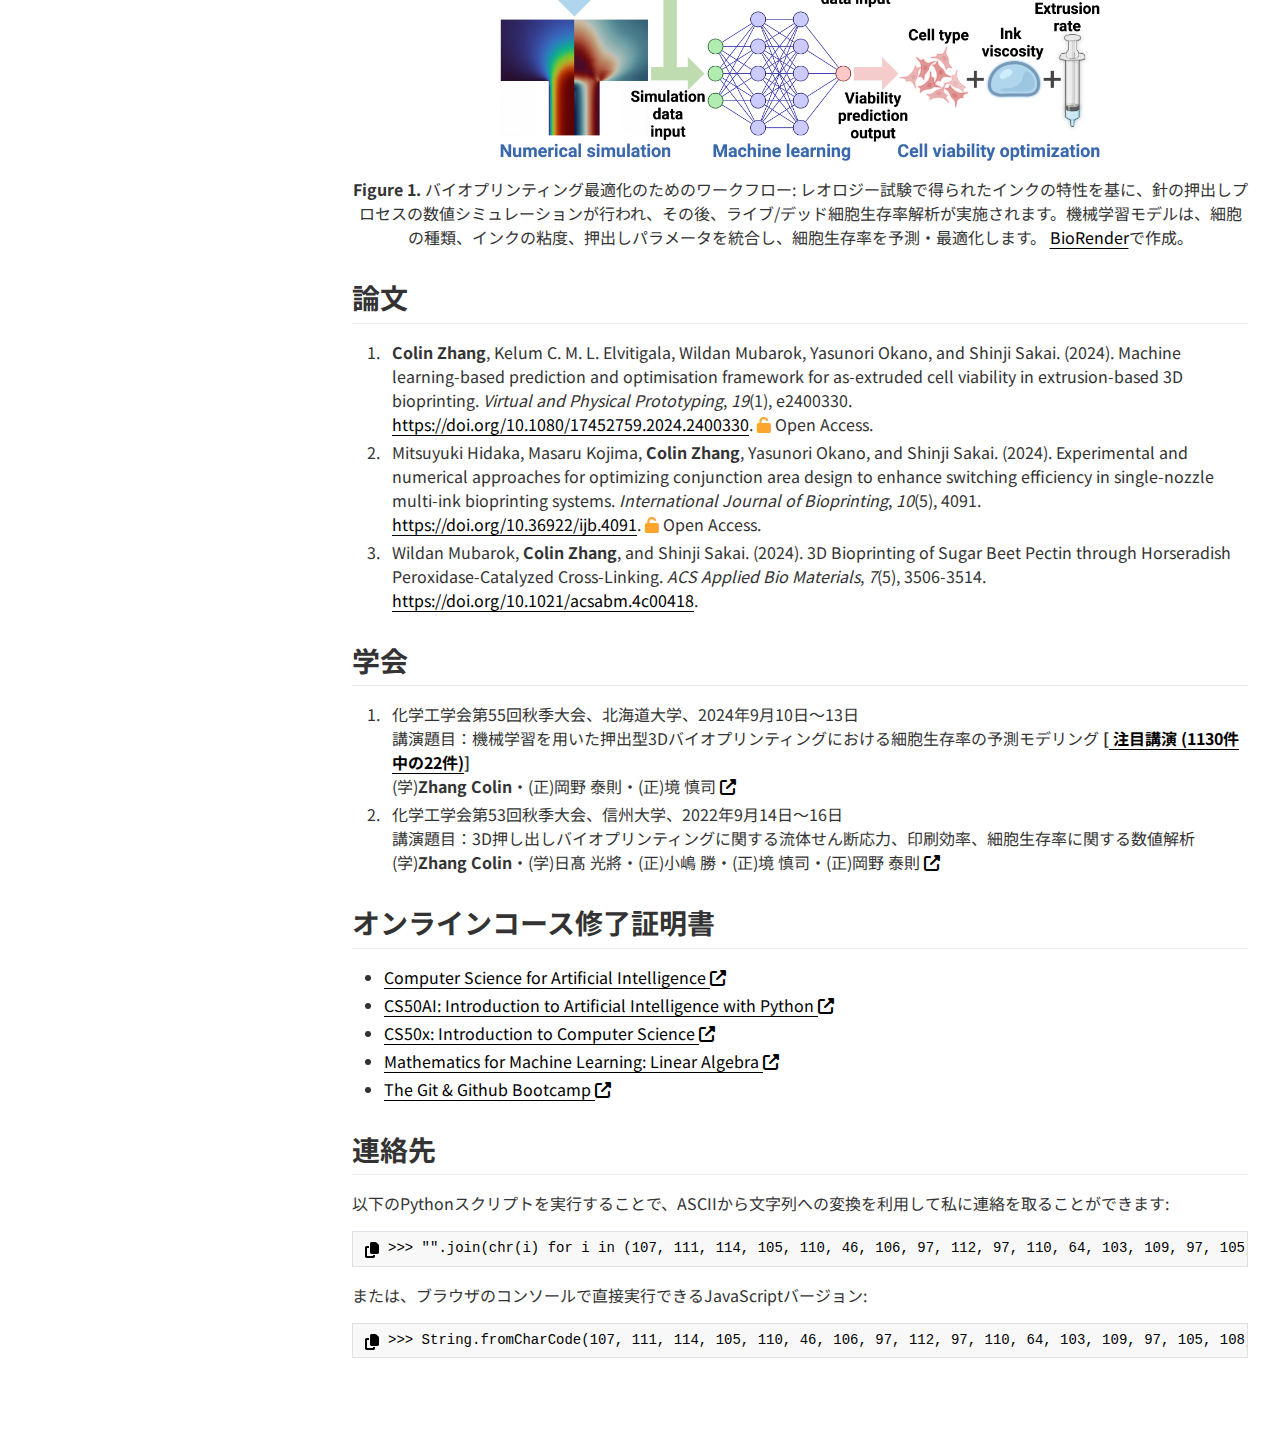
==== commit a0074425: "Optimize height of newsBox in index.html and templates/ja/index.html" ====
--- a/templates/ja/index.html
+++ b/templates/ja/index.html
@@ -160,7 +160,7 @@
 
                 <h2>日本語ニュース スクレイピング</h2>
                 <div id="newsBox"
-                    style="width: 100%; height: 350px; overflow: auto; border: 1px solid black; padding: 10px;">
+                    style="width: 100%; height: 375px; overflow: auto; border: 1px solid black; padding: 10px;">
                     <h2 style="font-size: 2.5rem; margin-bottom: 20px; text-align: center;">NHK NEWS WEB EASY スクレイパー
                     </h2>
                     <p style=" font-size: 1rem;">このツールは、<a
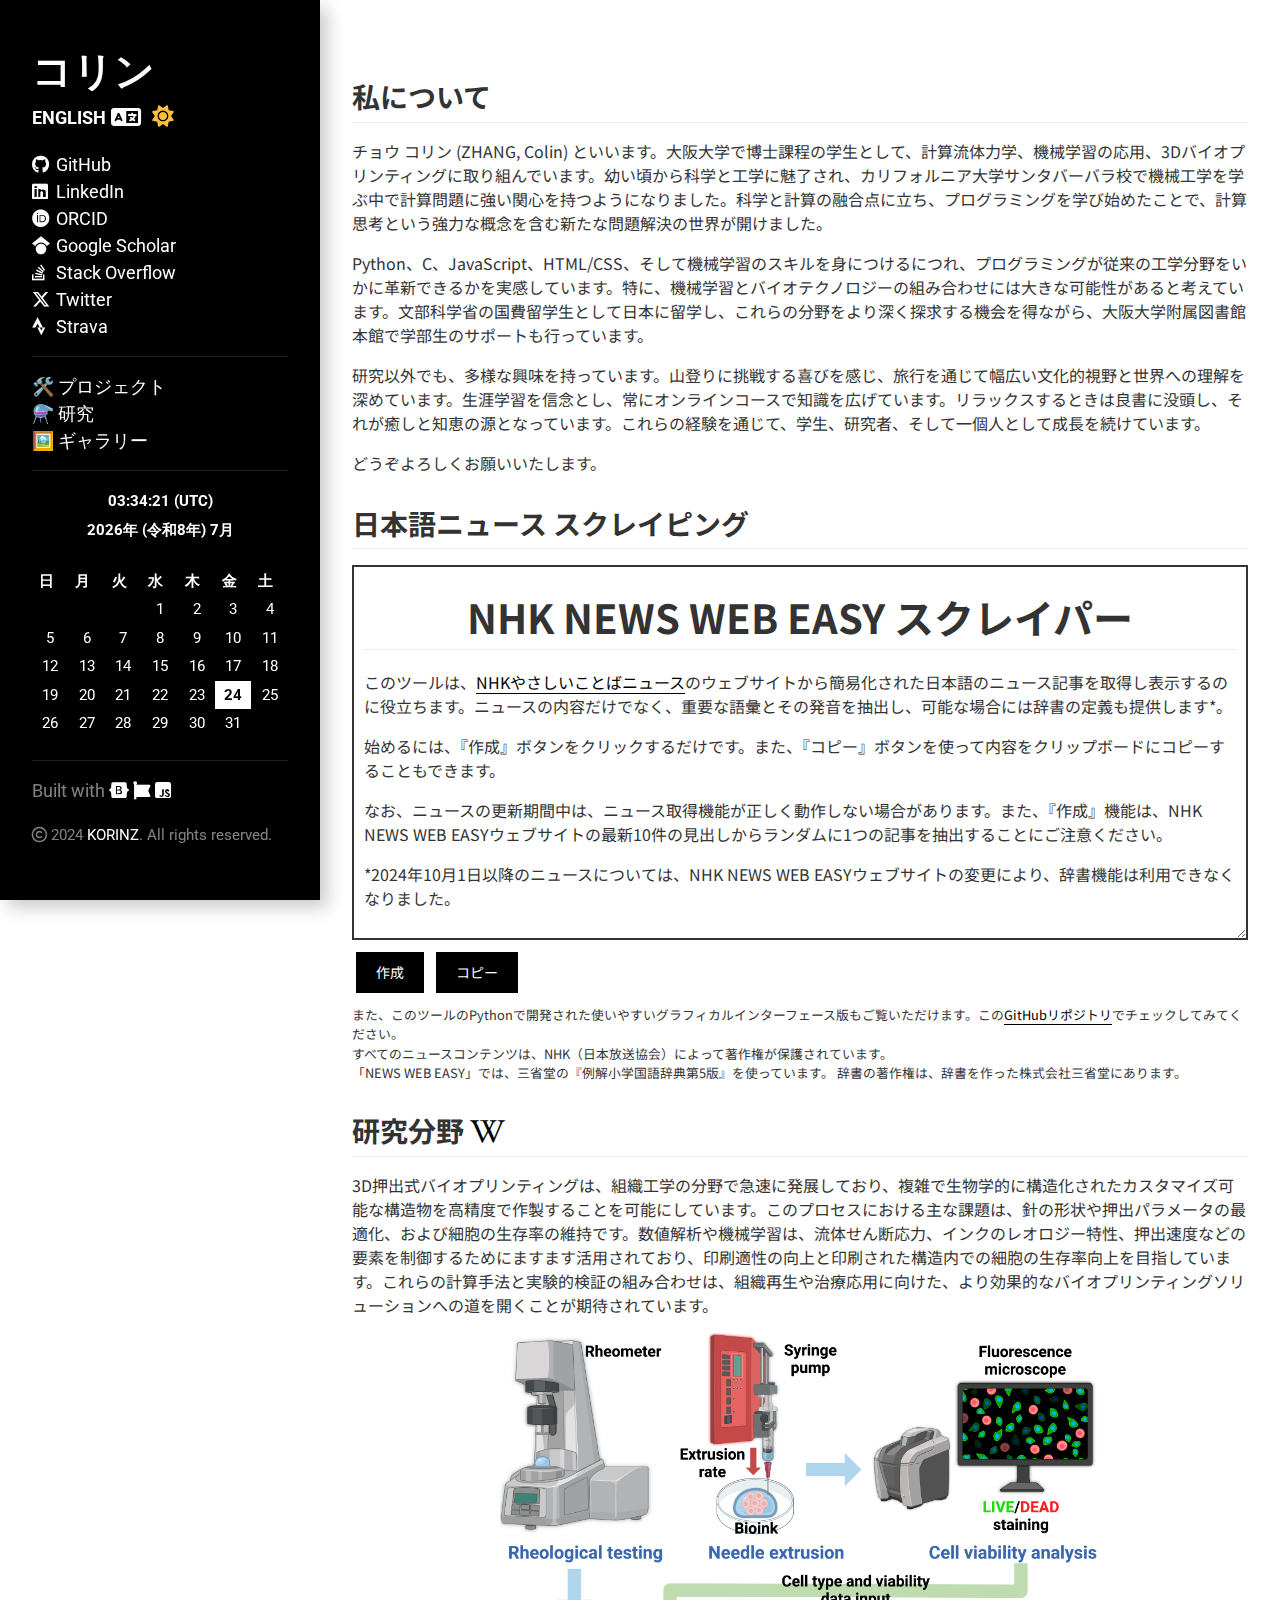
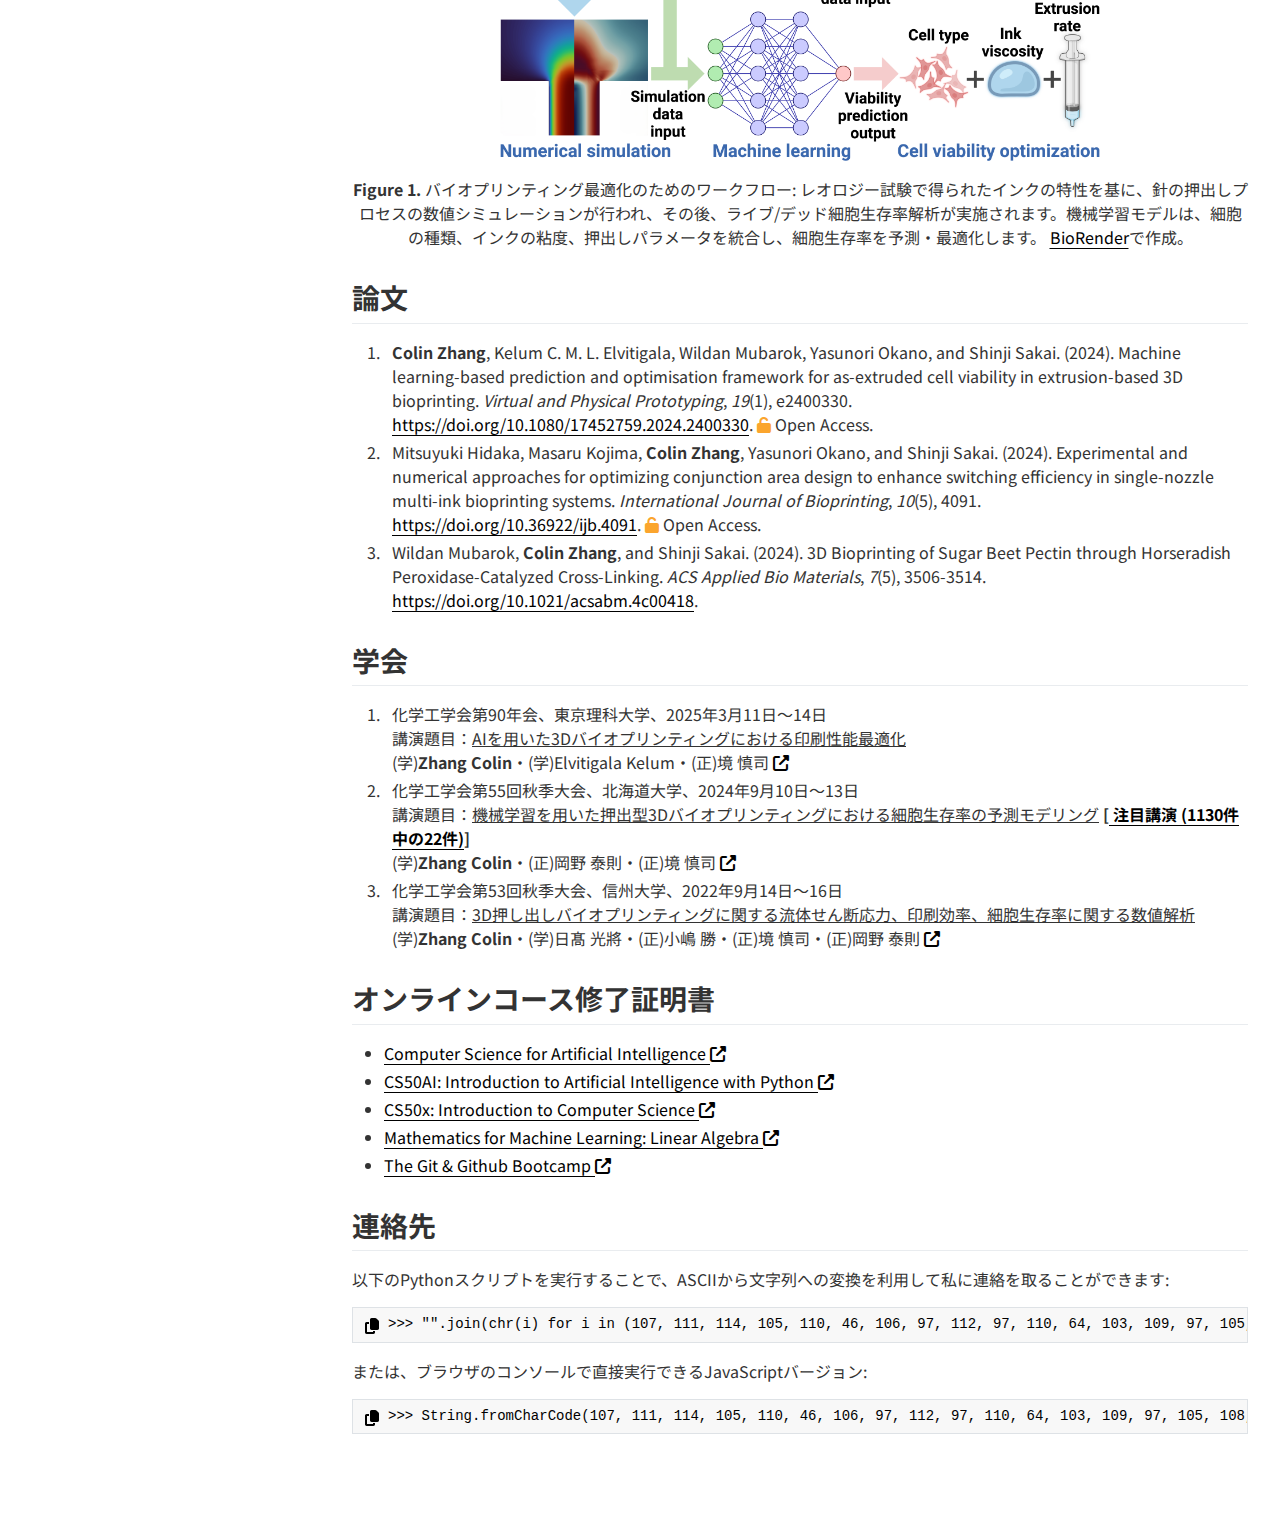
==== commit 794d5082: "Add conference presentation details and format titles in HTML" ====
--- a/templates/ja/index.html
+++ b/templates/ja/index.html
@@ -238,9 +238,15 @@
 
                 <h2>学会</h2>
                 <ol>
+                    <li>化学工学会第90年会、東京理科大学、2025年3月11日～14日<br>
+                        講演題目：<u>AIを用いた3Dバイオプリンティングにおける印刷性能最適化</u><br>
+                        (学)<b>Zhang Colin</b>・(学)Elvitigala Kelum・(正)境 慎司 <a
+                            href="https://www4.scej.org/meeting/90a/prog/progsearch.html?Ae=Zhang%20Colin"><i
+                                class="fas fa-external-link-alt"></i></a>
+                    </li>
                     <li>
                         化学工学会第55回秋季大会、北海道大学、2024年9月10日～13日<br>
-                        講演題目：機械学習を用いた押出型3Dバイオプリンティングにおける細胞生存率の予測モデリング <b>[<a
+                        講演題目：<u>機械学習を用いた押出型3Dバイオプリンティングにおける細胞生存率の予測モデリング</u> <b>[<a
                                 href="https://www.scej.org/news/detail/23235/"> 注目講演 (1130件中の22件)</a>]</b><br>
                         (学)<b>Zhang Colin</b>・(正)岡野 泰則・(正)境 慎司 <a
                             href="https://www4.scej.org/meeting/55f/prog/progsearch.html?Ae=Zhang%20Colin"><i
@@ -248,7 +254,7 @@
 
                     </li>
                     <li>化学工学会第53回秋季大会、信州大学、2022年9月14日～16日<br>
-                        講演題目：3D押し出しバイオプリンティングに関する流体せん断応力、印刷効率、細胞生存率に関する数値解析<br>
+                        講演題目：<u>3D押し出しバイオプリンティングに関する流体せん断応力、印刷効率、細胞生存率に関する数値解析</u><br>
                         (学)<b>Zhang Colin</b>・(学)日髙 光將・(正)小嶋 勝・(正)境 慎司・(正)岡野 泰則 <a
                             href="https://www4.scej.org/meeting/53f/prog/progsearch.html?Ae=Zhang%20Colin"><i
                                 class="fas fa-external-link-alt"></i></a>
